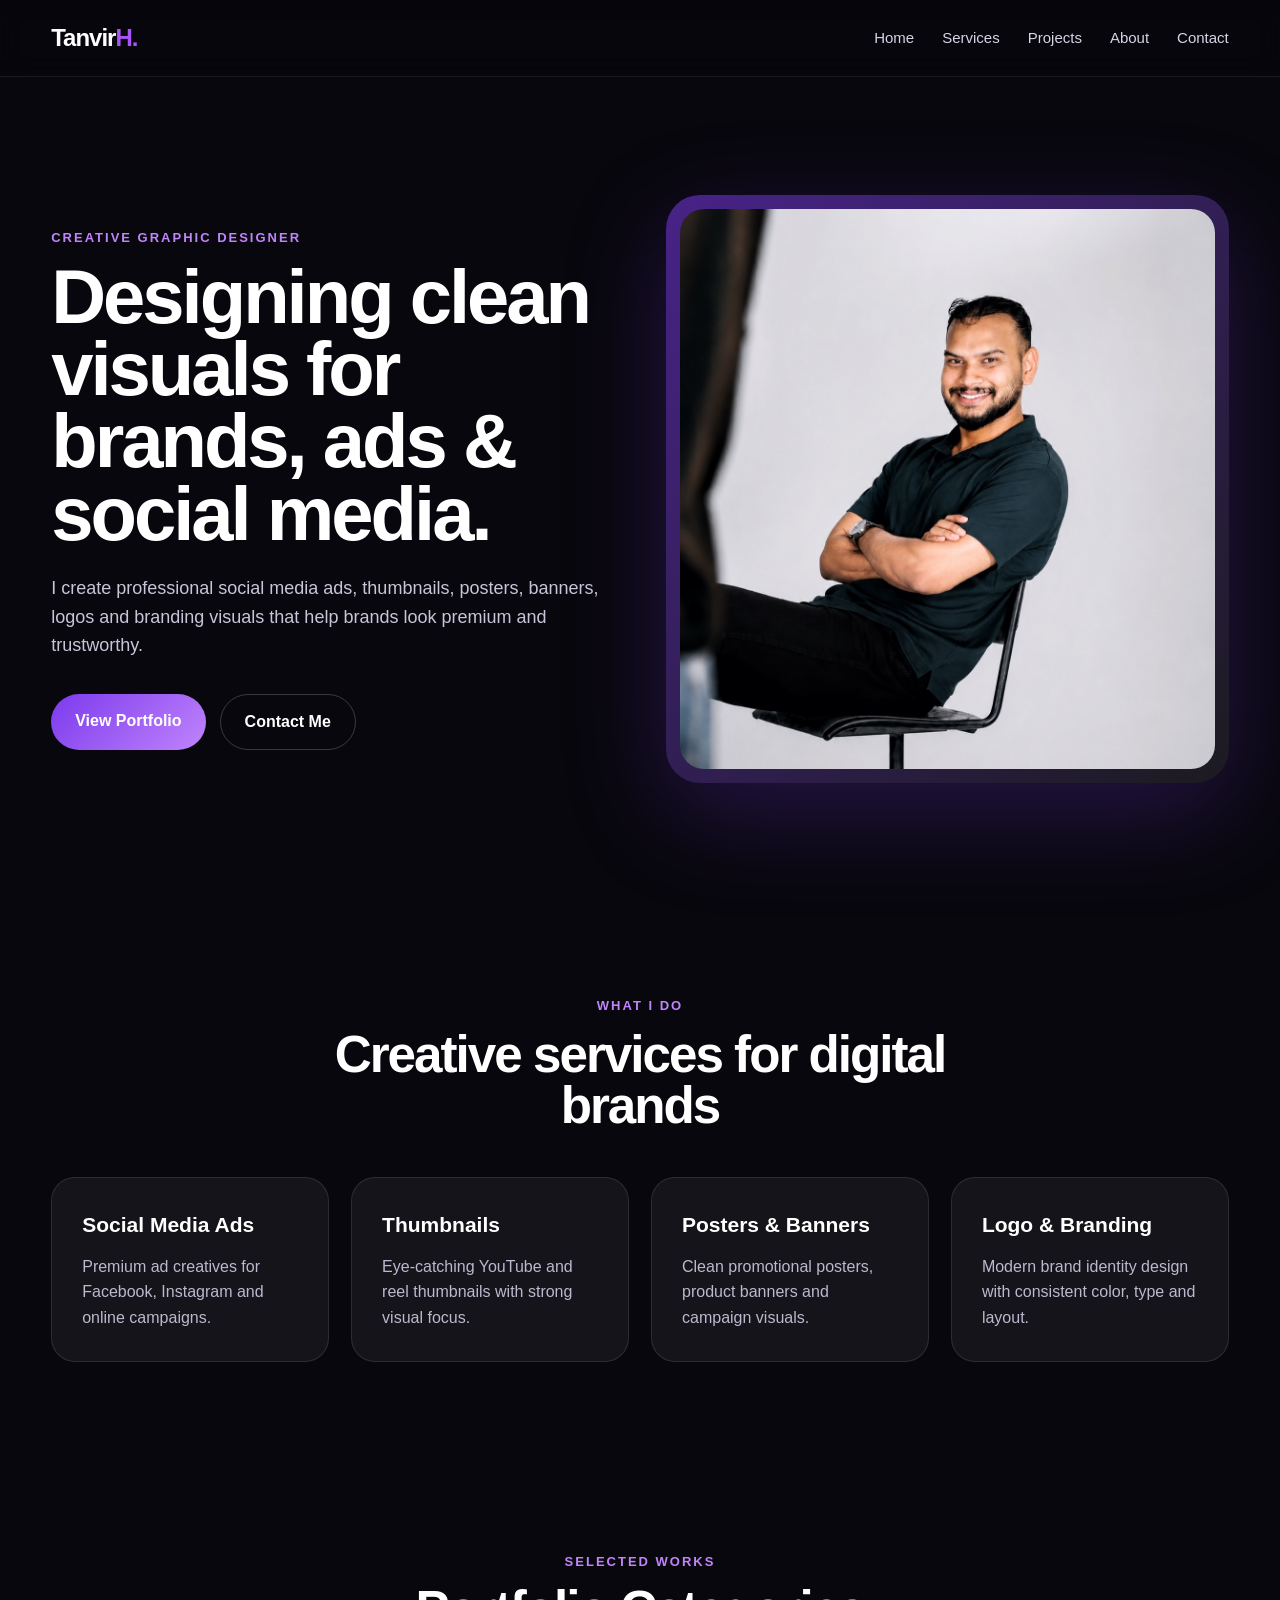
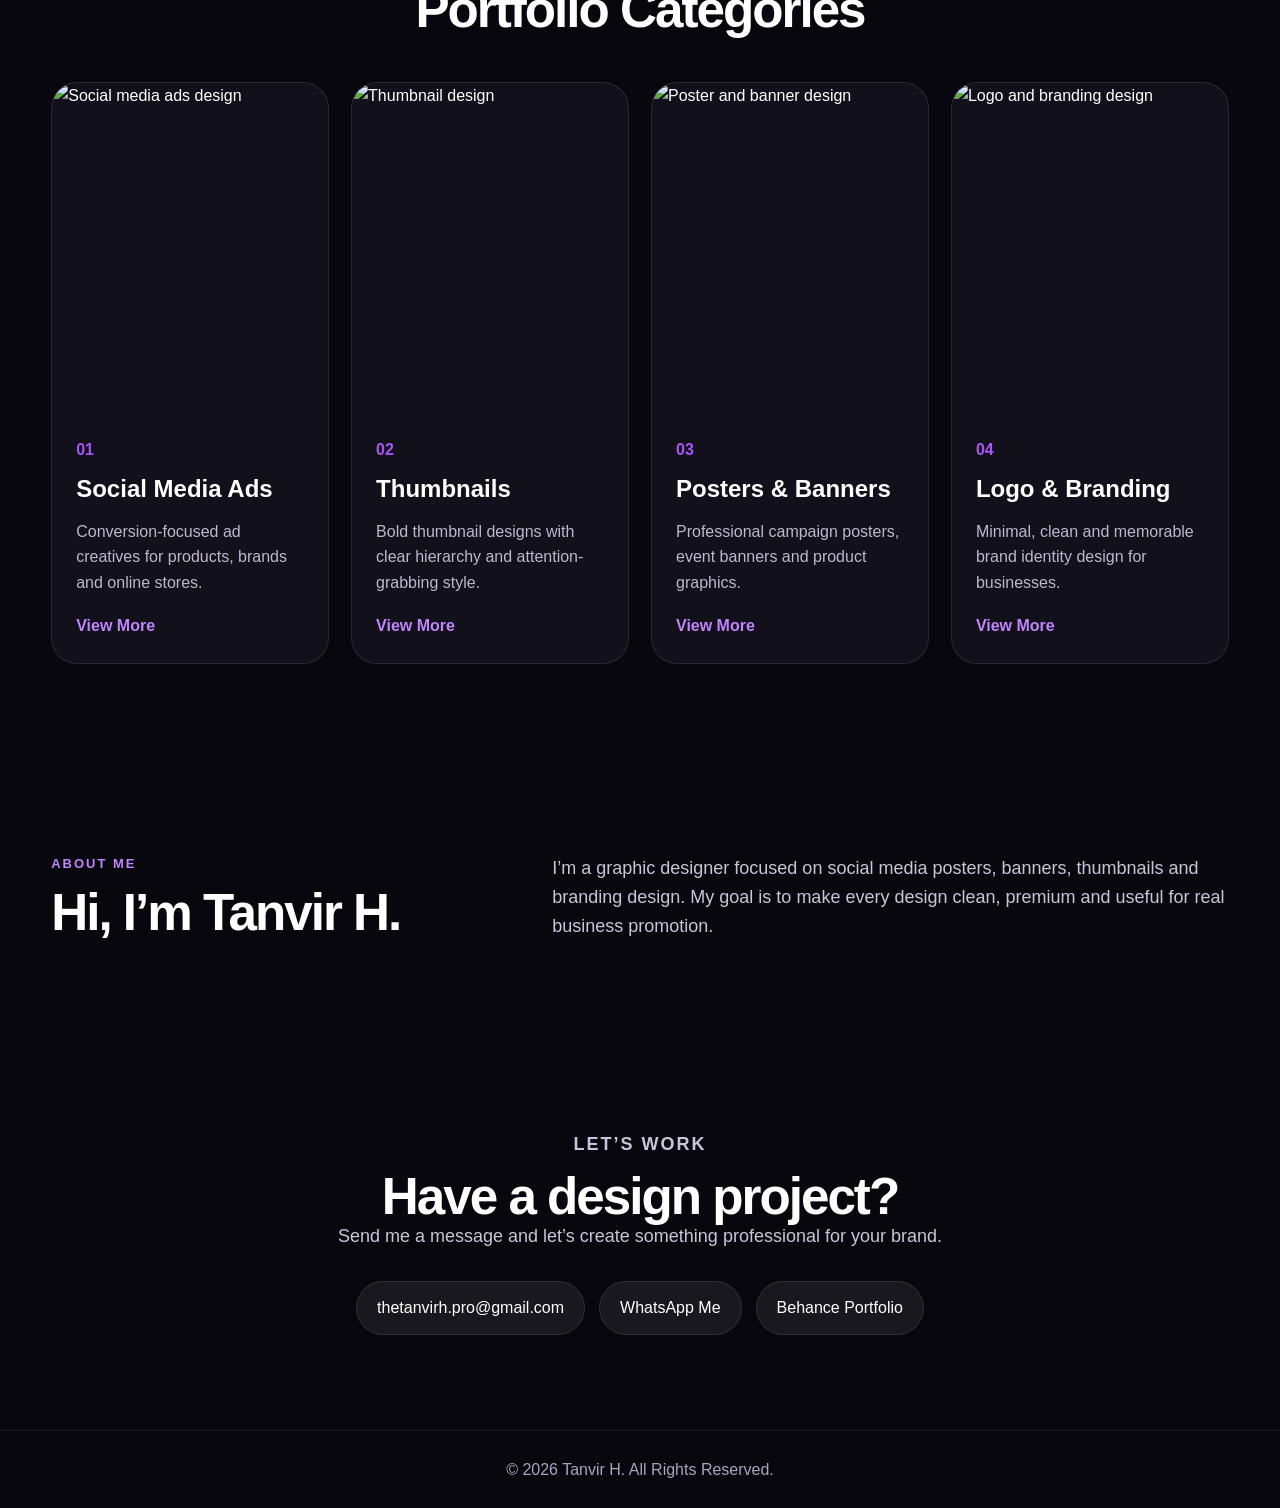
==== index.html @ 520f1fea "Update index.html" ====
<!DOCTYPE html>
<html lang="en">
<head>
  <meta charset="UTF-8" />
  <meta name="viewport" content="width=device-width, initial-scale=1.0" />
  <title>Tanvir H. | Graphic Designer Portfolio</title>
  <link rel="stylesheet" href="style.css" />
</head>
<body>
  <header class="header">
    <nav class="navbar">
      <a href="#home" class="logo">Tanvir<span>H.</span></a>
      <div class="nav-links">
        <a href="#home">Home</a>
        <a href="#services">Services</a>
        <a href="#projects">Projects</a>
        <a href="#about">About</a>
        <a href="#contact">Contact</a>
      </div>
    </nav>
  </header>

  <main>
    <section id="home" class="hero">
      <div class="hero-content">
        <p class="eyebrow">Creative Graphic Designer</p>
        <h1>Designing clean visuals for brands, ads & social media.</h1>
        <p class="hero-text">I create professional social media ads, thumbnails, posters, banners, logos and branding visuals that help brands look premium and trustworthy.</p>
        <div class="hero-buttons">
          <a href="#projects" class="btn primary">View Portfolio</a>
          <a href="#contact" class="btn secondary">Contact Me</a>
        </div>
      </div>
      <div class="hero-visual">
        <img src="assets/691DC274-E751-481A-A19C-1C7AEAD3A549.jpeg" alt="Tanvir H portfolio banner" />
      </div>
    </section>

    <section id="services" class="section">
      <div class="section-heading">
        <p class="eyebrow">What I Do</p>
        <h2>Creative services for digital brands</h2>
      </div>
      <div class="service-grid">
        <div class="service-card">
          <h3>Social Media Ads</h3>
          <p>Premium ad creatives for Facebook, Instagram and online campaigns.</p>
        </div>
        <div class="service-card">
          <h3>Thumbnails</h3>
          <p>Eye-catching YouTube and reel thumbnails with strong visual focus.</p>
        </div>
        <div class="service-card">
          <h3>Posters & Banners</h3>
          <p>Clean promotional posters, product banners and campaign visuals.</p>
        </div>
        <div class="service-card">
          <h3>Logo & Branding</h3>
          <p>Modern brand identity design with consistent color, type and layout.</p>
        </div>
      </div>
    </section>

    <section id="projects" class="section projects-section">
      <div class="section-heading">
        <p class="eyebrow">Selected Works</p>
        <h2>Portfolio Categories</h2>
      </div>

      <div class="project-grid">
        <article class="project-card">
          <img src="assets/projects/social-media-ads.jpg" alt="Social media ads design" />
          <div class="project-content">
            <span>01</span>
            <h3>Social Media Ads</h3>
            <p>Conversion-focused ad creatives for products, brands and online stores.</p>
            <a href="social-media-ads.html">View More</a>
          </div>
        </article>

        <article class="project-card">
          <img src="assets/projects/thumbnails.jpg" alt="Thumbnail design" />
          <div class="project-content">
            <span>02</span>
            <h3>Thumbnails</h3>
            <p>Bold thumbnail designs with clear hierarchy and attention-grabbing style.</p>
            <a href="thumbnails.html">View More</a>
          </div>
        </article>

        <article class="project-card">
          <img src="assets/projects/posters-banners.jpg" alt="Poster and banner design" />
          <div class="project-content">
            <span>03</span>
            <h3>Posters & Banners</h3>
            <p>Professional campaign posters, event banners and product graphics.</p>
            <a href="posters-banners.html">View More</a>
          </div>
        </article>

        <article class="project-card">
          <img src="assets/projects/logo-branding.jpg" alt="Logo and branding design" />
          <div class="project-content">
            <span>04</span>
            <h3>Logo & Branding</h3>
            <p>Minimal, clean and memorable brand identity design for businesses.</p>
            <a href="logo-branding.html">View More</a>
          </div>
        </article>
      </div>
    </section>

    <section id="about" class="section about">
      <div>
        <p class="eyebrow">About Me</p>
        <h2>Hi, I’m Tanvir H.</h2>
      </div>
      <p>I’m a graphic designer focused on social media posters, banners, thumbnails and branding design. My goal is to make every design clean, premium and useful for real business promotion.</p>
    </section>

    <section id="contact" class="section contact">
      <p class="eyebrow">Let’s Work</p>
      <h2>Have a design project?</h2>
      <p>Send me a message and let’s create something professional for your brand.</p>
      <div class="contact-box">
        <a href="mailto:thetanvirh.pro@gmail.com">thetanvirh.pro@gmail.com</a>
        <a href="https://wa.me/8801766286451?text=Hello%20Tanvir,%20I%20want%20to%20discuss%20a%20design%20project." target="_blank">
    WhatsApp Me
</a>
        <a href="https://www.behance.net/ttanvirnd_" target="_blank">Behance Portfolio</a>
      </div>
    </section>
  </main>

  <footer class="footer">
    <p>© 2026 Tanvir H. All Rights Reserved.</p>
  </footer>
</body>
</html>
---- style.css ----
* {
  margin: 0;
  padding: 0;
  box-sizing: border-box;
}

html {
  scroll-behavior: smooth;
}

body {
  font-family: Arial, sans-serif;
  background: #08070d;
  color: #ffffff;
  line-height: 1.6;
}

img {
  width: 100%;
  display: block;
}

a {
  text-decoration: none;
  color: inherit;
}

.header {
  position: sticky;
  top: 0;
  z-index: 100;
  background: rgba(8, 7, 13, 0.85);
  backdrop-filter: blur(14px);
  border-bottom: 1px solid rgba(255, 255, 255, 0.08);
}

.navbar {
  width: min(1180px, 92%);
  margin: auto;
  height: 76px;
  display: flex;
  align-items: center;
  justify-content: space-between;
}

.logo {
  font-size: 24px;
  font-weight: 800;
  letter-spacing: -1px;
}

.logo span {
  color: #a855f7;
}

.nav-links {
  display: flex;
  gap: 28px;
  font-size: 15px;
  color: #d7d4e5;
}

.nav-links a:hover {
  color: #a855f7;
}

.hero {
  width: min(1180px, 92%);
  margin: auto;
  min-height: calc(100vh - 76px);
  display: grid;
  grid-template-columns: 1fr 1fr;
  gap: 52px;
  align-items: center;
  padding: 70px 0;
}

.eyebrow {
  color: #c084fc;
  text-transform: uppercase;
  font-size: 13px;
  letter-spacing: 2px;
  font-weight: 700;
  margin-bottom: 12px;
}

.hero h1 {
  font-size: clamp(42px, 6vw, 76px);
  line-height: 0.95;
  letter-spacing: -3px;
  margin-bottom: 24px;
}

.hero-text {
  color: #c9c5d8;
  font-size: 18px;
  max-width: 560px;
  margin-bottom: 34px;
}

.hero-buttons {
  display: flex;
  gap: 14px;
  flex-wrap: wrap;
}

.btn {
  padding: 14px 24px;
  border-radius: 999px;
  font-weight: 700;
  transition: 0.25s ease;
}

.btn.primary {
  background: linear-gradient(135deg, #7c3aed, #c084fc);
  color: #fff;
}

.btn.secondary {
  border: 1px solid rgba(255,255,255,0.2);
  color: #fff;
}

.btn:hover {
  transform: translateY(-3px);
}

.hero-visual {
  padding: 14px;
  border-radius: 34px;
  background: linear-gradient(135deg, rgba(124,58,237,0.55), rgba(255,255,255,0.08));
  box-shadow: 0 30px 100px rgba(124,58,237,0.25);
}

.hero-visual img {
  height: 560px;
  object-fit: cover;
  border-radius: 24px;
}

.section {
  width: min(1180px, 92%);
  margin: auto;
  padding: 95px 0;
}

.section-heading {
  text-align: center;
  max-width: 680px;
  margin: 0 auto 46px;
}

.section-heading h2,
.about h2,
.contact h2 {
  font-size: clamp(34px, 4vw, 54px);
  line-height: 1;
  letter-spacing: -2px;
}

.service-grid,
.project-grid {
  display: grid;
  grid-template-columns: repeat(4, 1fr);
  gap: 22px;
}

.service-card {
  padding: 30px;
  border-radius: 24px;
  background: rgba(255,255,255,0.055);
  border: 1px solid rgba(255,255,255,0.1);
}

.service-card h3 {
  font-size: 21px;
  margin-bottom: 12px;
}

.service-card p {
  color: #bdb8ce;
}

.project-card {
  overflow: hidden;
  border-radius: 26px;
  background: #12101a;
  border: 1px solid rgba(255,255,255,0.1);
  transition: 0.25s ease;
}

.project-card:hover {
  transform: translateY(-8px);
  border-color: rgba(192,132,252,0.55);
}

.project-card img {
  height: 330px;
  object-fit: cover;
}

.project-content {
  padding: 24px;
}

.project-content span {
  color: #a855f7;
  font-weight: 800;
}

.project-content h3 {
  font-size: 24px;
  margin: 8px 0 10px;
}

.project-content p {
  color: #bdb8ce;
  margin-bottom: 18px;
}

.project-content a {
  color: #c084fc;
  font-weight: 800;
}

.about {
  display: grid;
  grid-template-columns: 0.8fr 1.2fr;
  gap: 50px;
  align-items: start;
}

.about p:last-child,
.contact p {
  color: #c9c5d8;
  font-size: 18px;
}

.contact {
  text-align: center;
}

.contact-box {
  margin-top: 30px;
  display: flex;
  justify-content: center;
  gap: 14px;
  flex-wrap: wrap;
}

.contact-box a {
  padding: 13px 20px;
  border-radius: 999px;
  background: rgba(255,255,255,0.07);
  border: 1px solid rgba(255,255,255,0.1);
  color: #fff;
}

.footer {
  text-align: center;
  padding: 26px;
  color: #aaa4be;
  border-top: 1px solid rgba(255,255,255,0.08);
}

@media (max-width: 950px) {
  .hero,
  .about {
    grid-template-columns: 1fr;
  }

  .service-grid,
  .project-grid {
    grid-template-columns: repeat(2, 1fr);
  }

  .hero-visual img {
    height: 430px;
  }
}

@media (max-width: 620px) {
  .nav-links {
    display: none;
  }

  .hero {
    padding: 44px 0;
  }

  .hero h1 {
    letter-spacing: -2px;
  }

  .service-grid,
  .project-grid {
    grid-template-columns: 1fr;
  }

  .project-card img {
    height: 260px;
  }

  .hero-visual img {
    height: 340px;
  }

  .section {
    padding: 68px 0;
  }
}
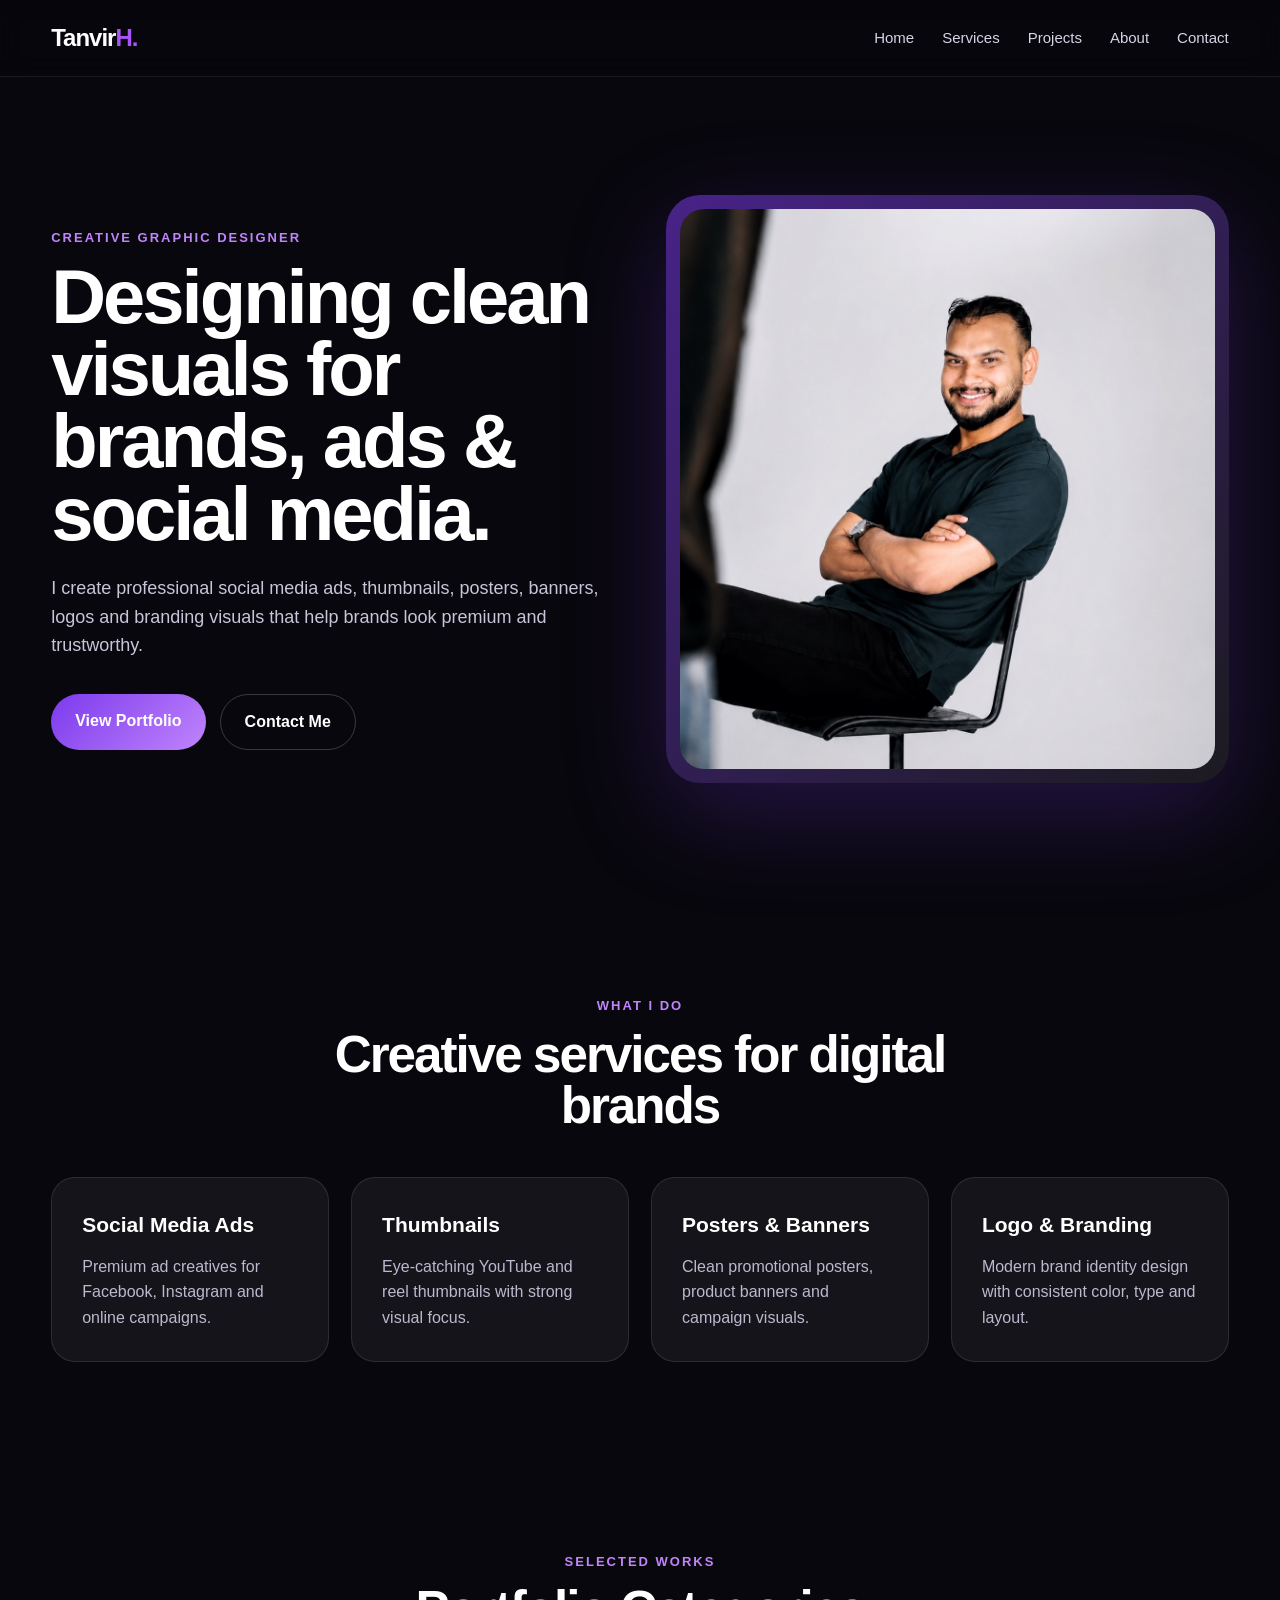
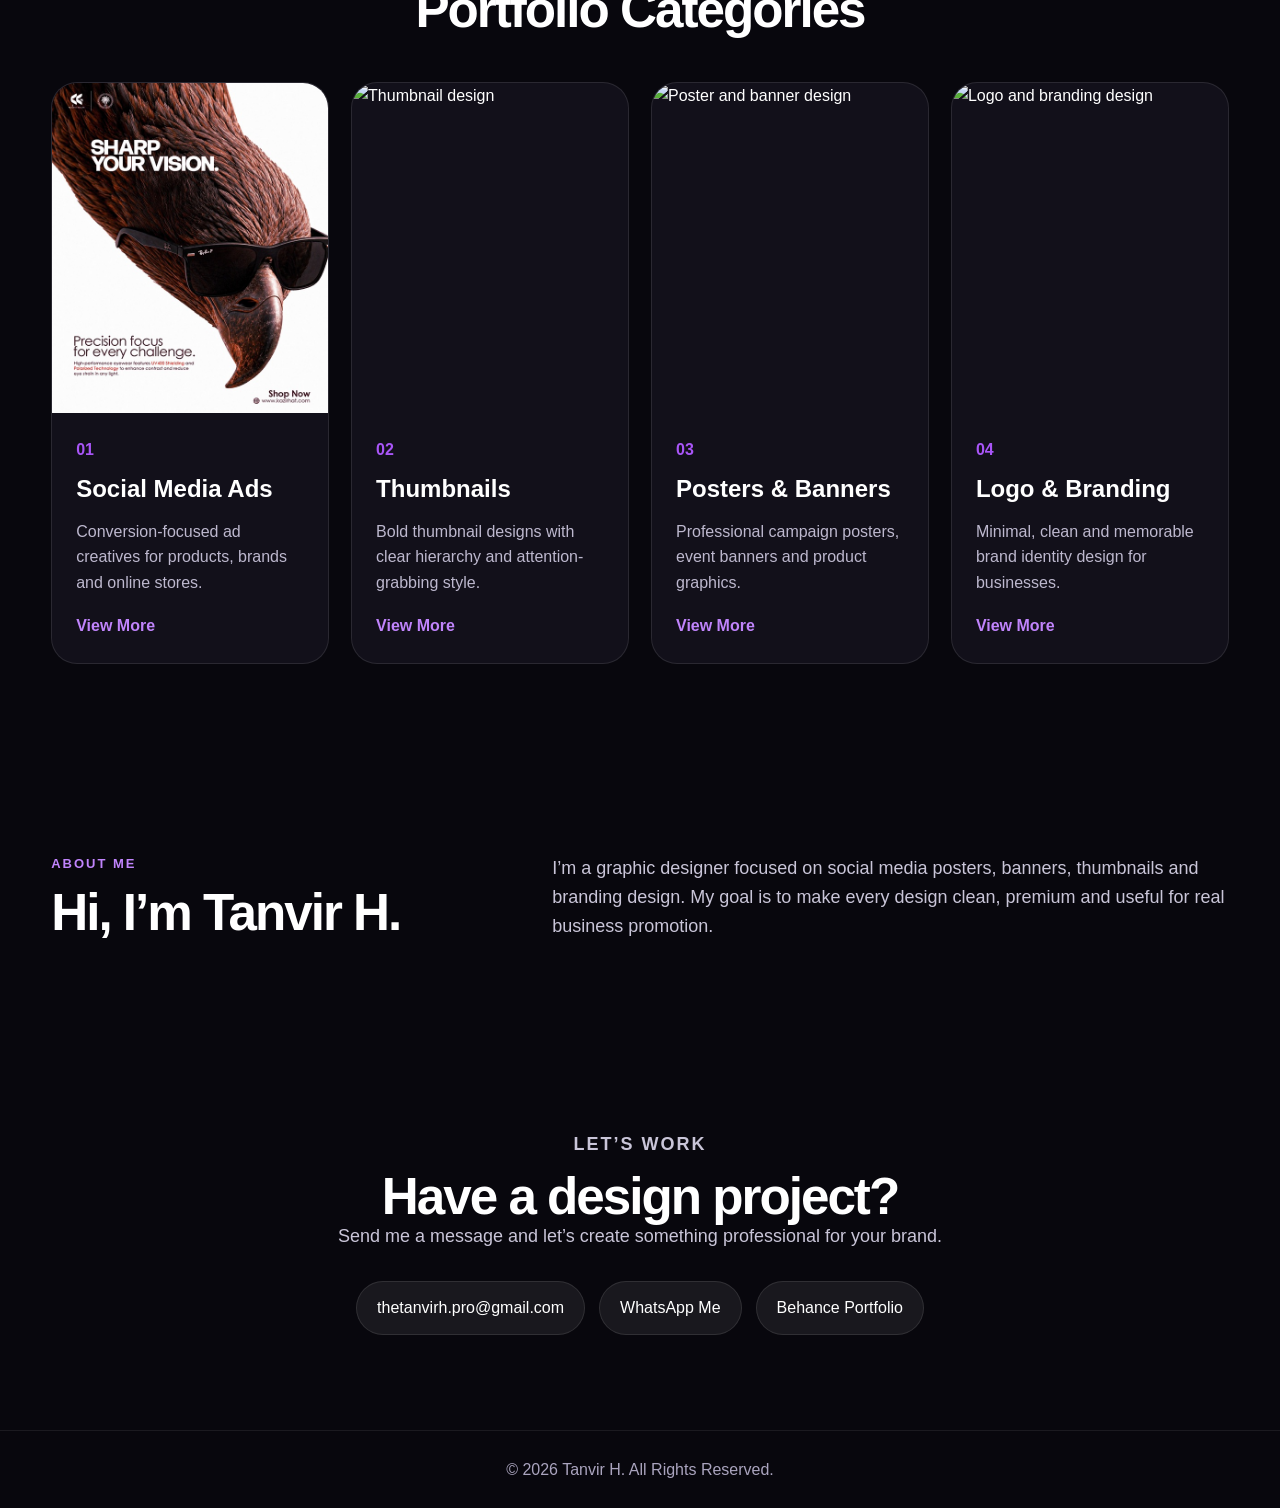
==== commit 33b1df60: "Update index.html" ====
--- a/index.html
+++ b/index.html
@@ -69,7 +69,7 @@
 
       <div class="project-grid">
         <article class="project-card">
-          <img src="assets/projects/social-media-ads.jpg" alt="Social media ads design" />
+          <img src="assets/projects/IMG_7320.jpeg" alt="Social media ads design" />
           <div class="project-content">
             <span>01</span>
             <h3>Social Media Ads</h3>
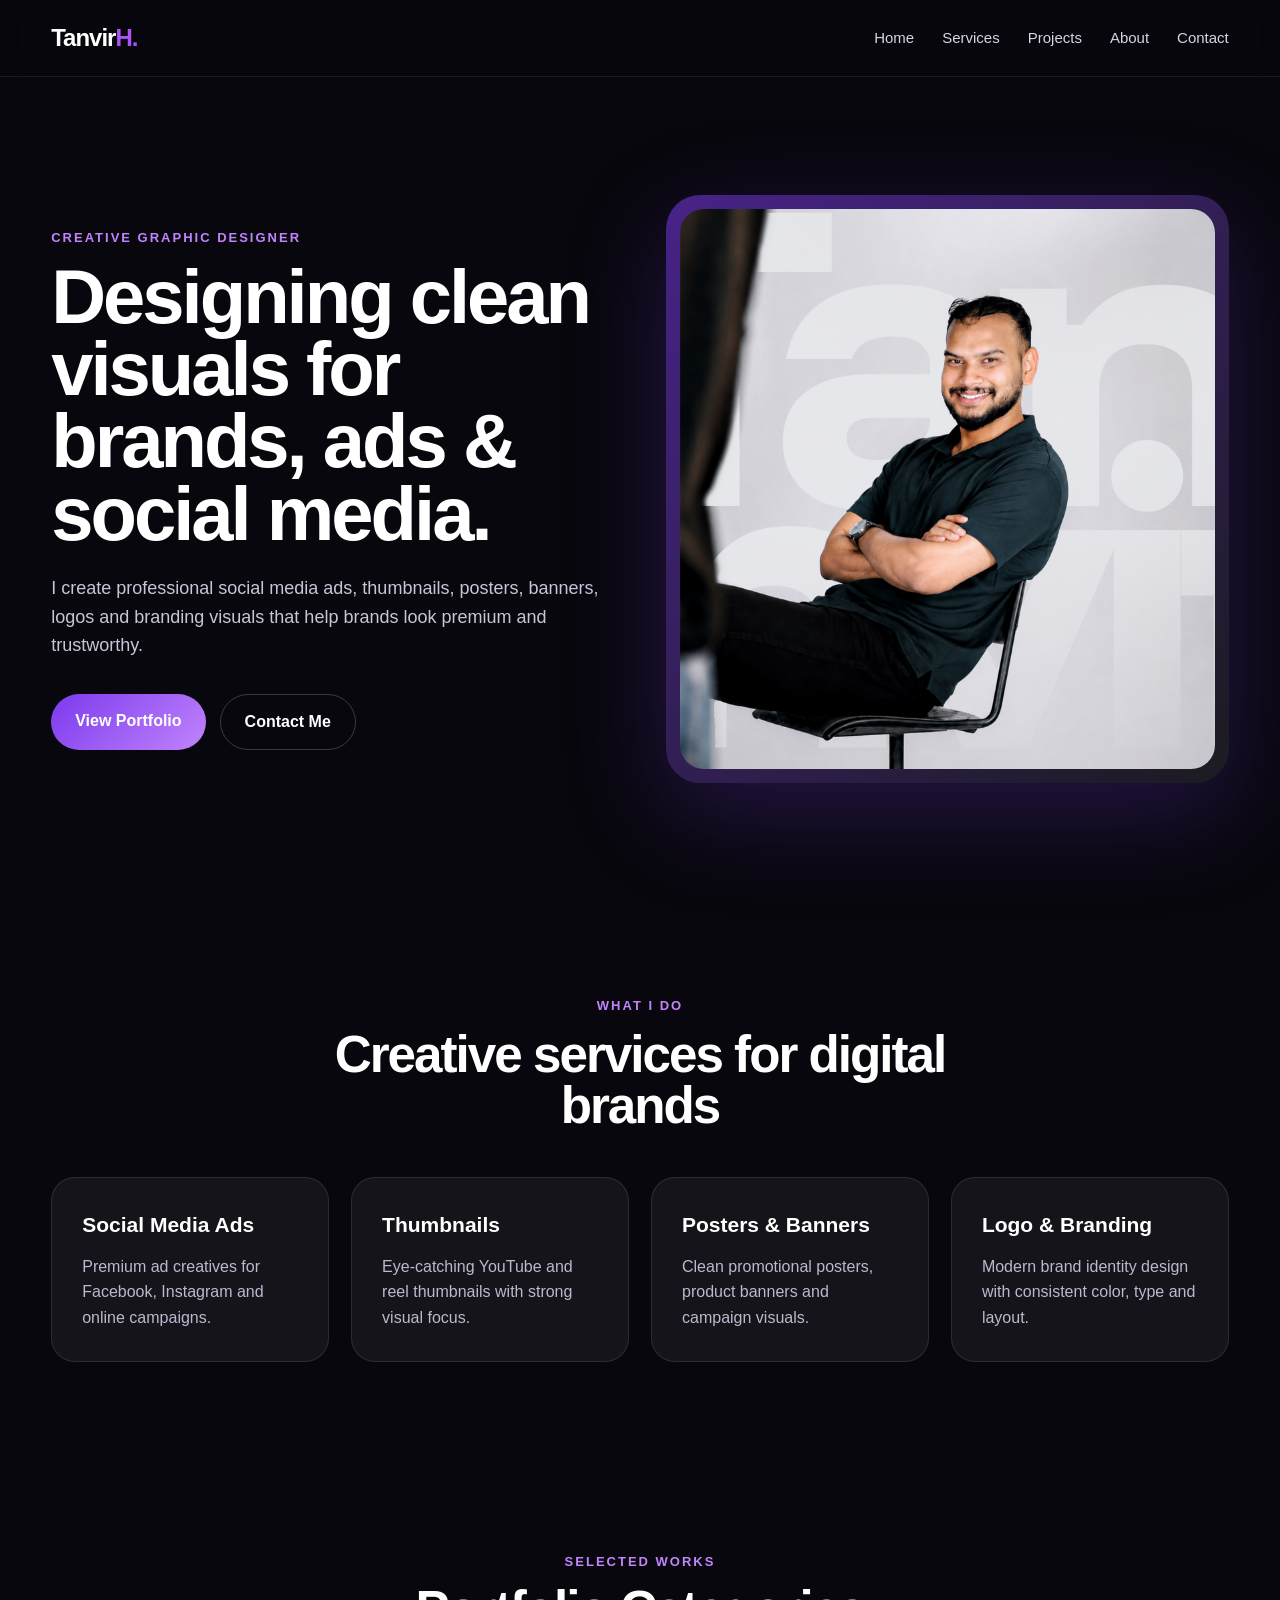
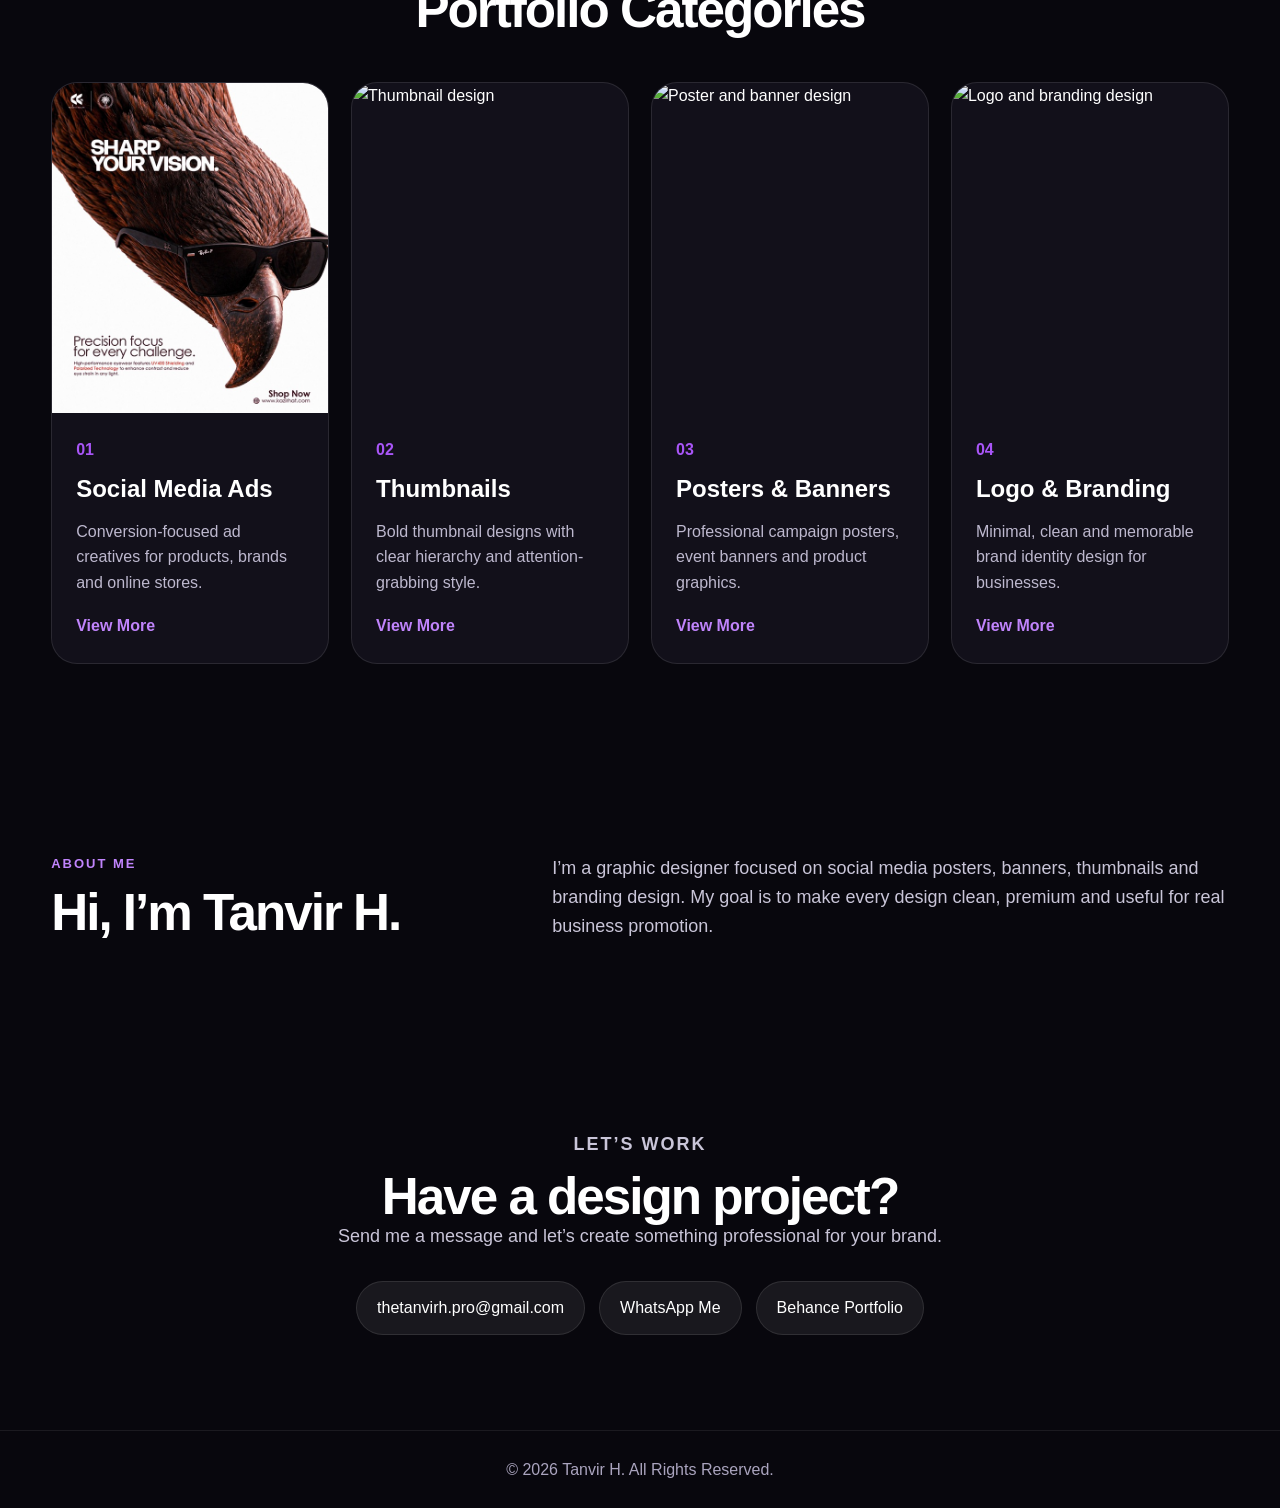
==== commit 8acd6b1c: "Update index.html" ====
--- a/index.html
+++ b/index.html
@@ -32,7 +32,7 @@
         </div>
       </div>
       <div class="hero-visual">
-        <img src="assets/691DC274-E751-481A-A19C-1C7AEAD3A549.jpeg" alt="Tanvir H portfolio banner" />
+        <img src="assets/Tanvir h.jpg" alt="Tanvir H portfolio banner" />
       </div>
     </section>
 
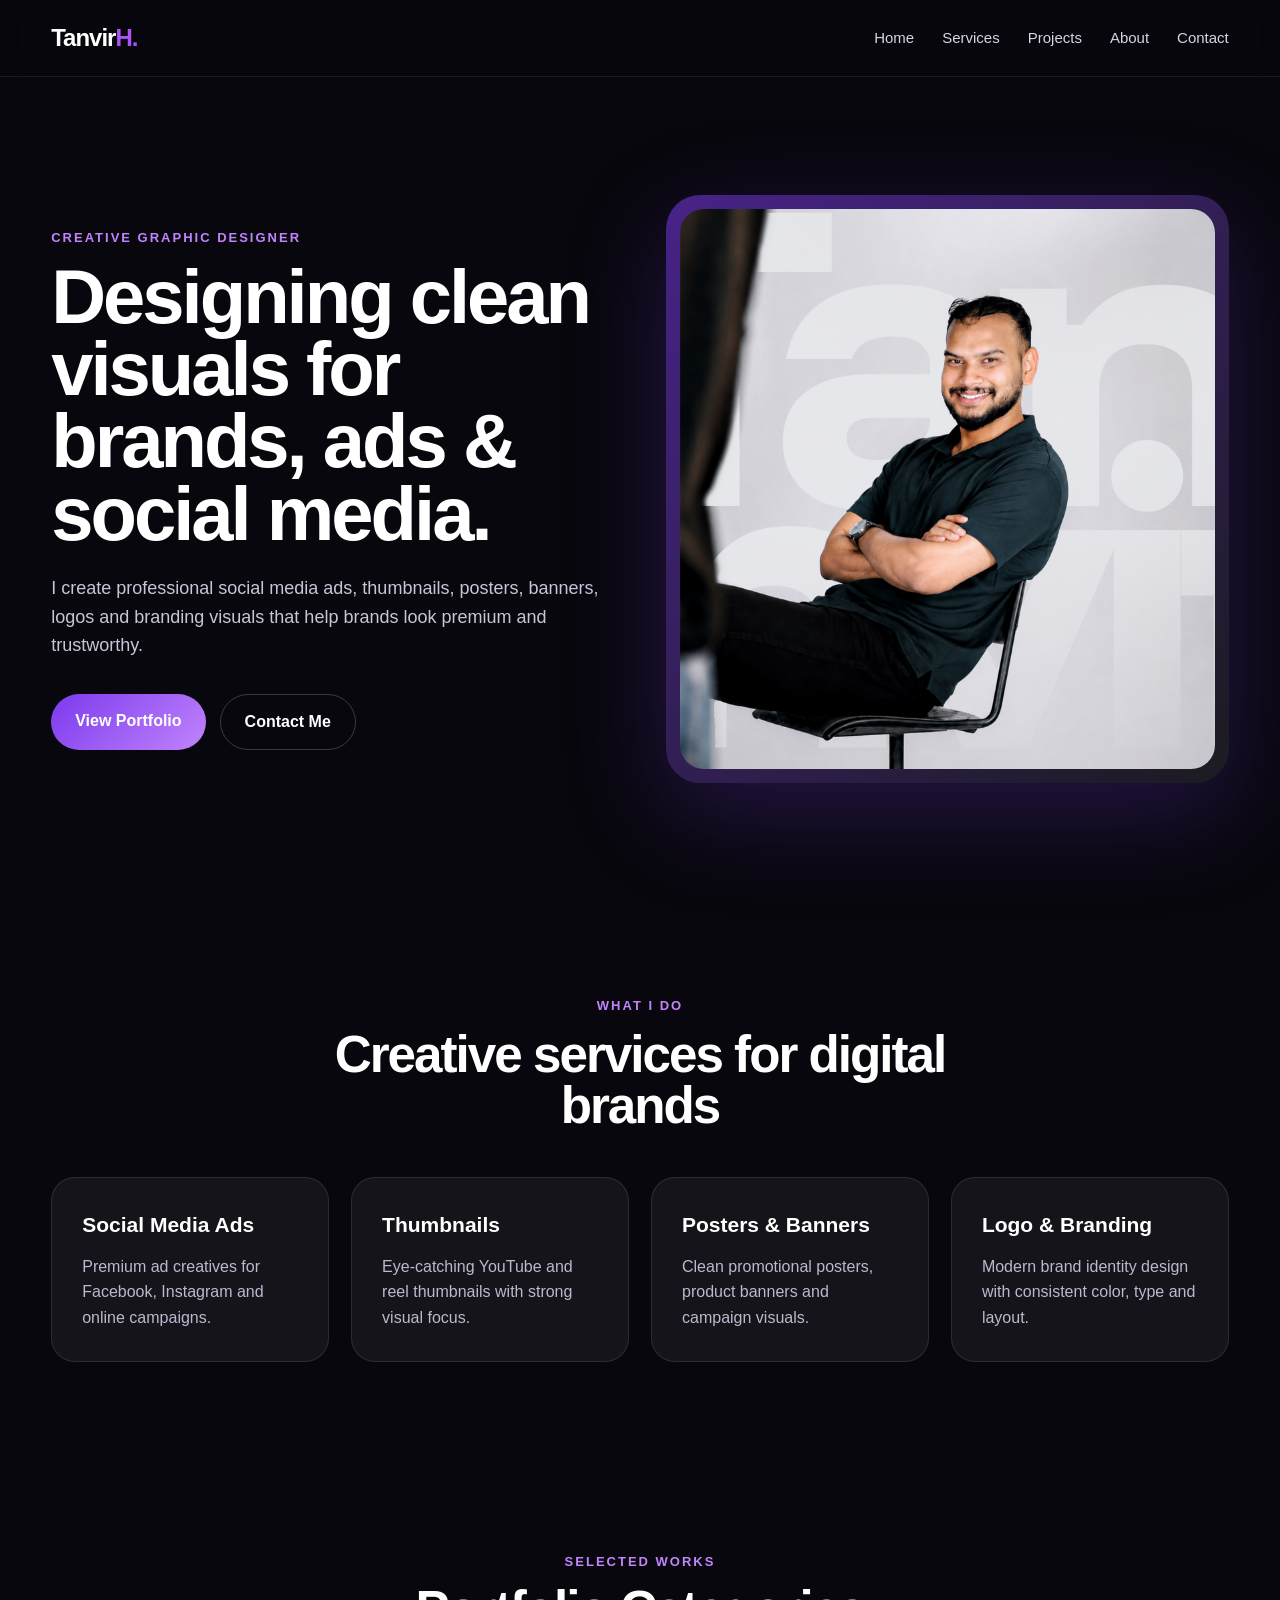
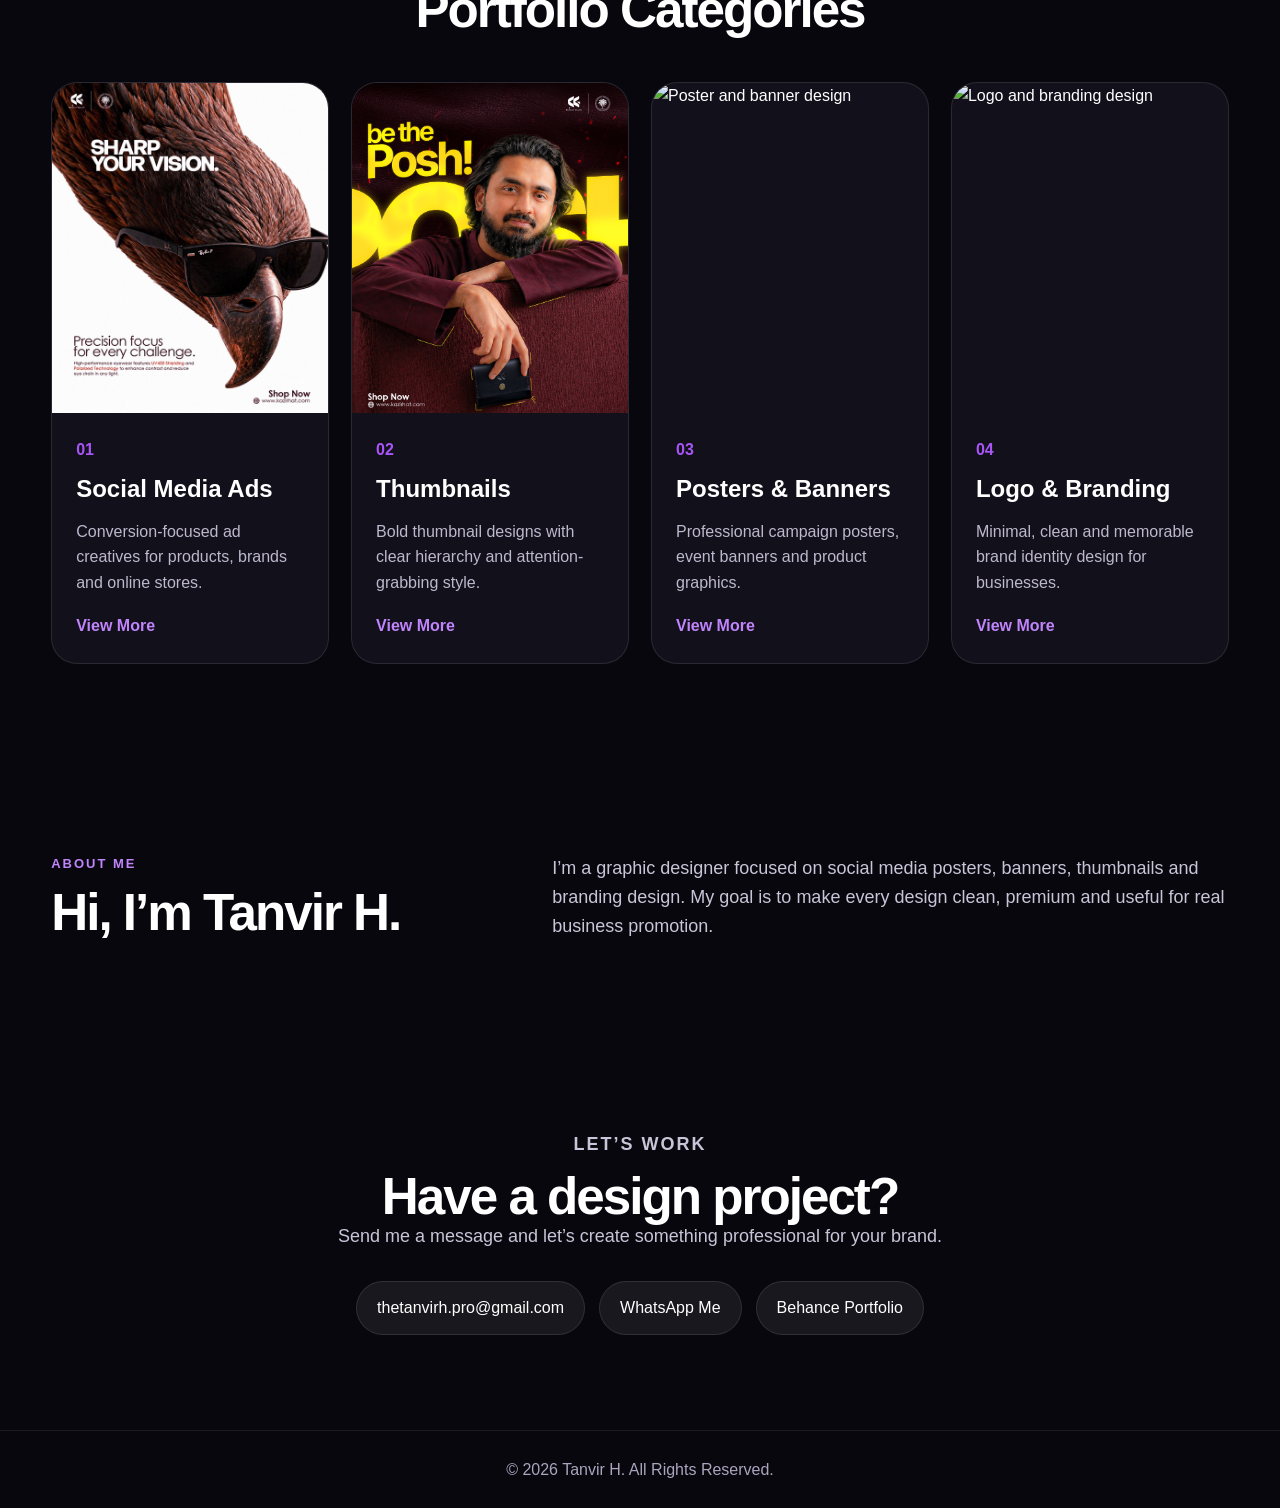
==== commit 8ba968f9: "Update index.html" ====
--- a/index.html
+++ b/index.html
@@ -79,7 +79,7 @@
         </article>
 
         <article class="project-card">
-          <img src="assets/projects/thumbnails.jpg" alt="Thumbnail design" />
+          <img src="assets/projects/be the posh thumbnail.png" alt="Thumbnail design" />
           <div class="project-content">
             <span>02</span>
             <h3>Thumbnails</h3>
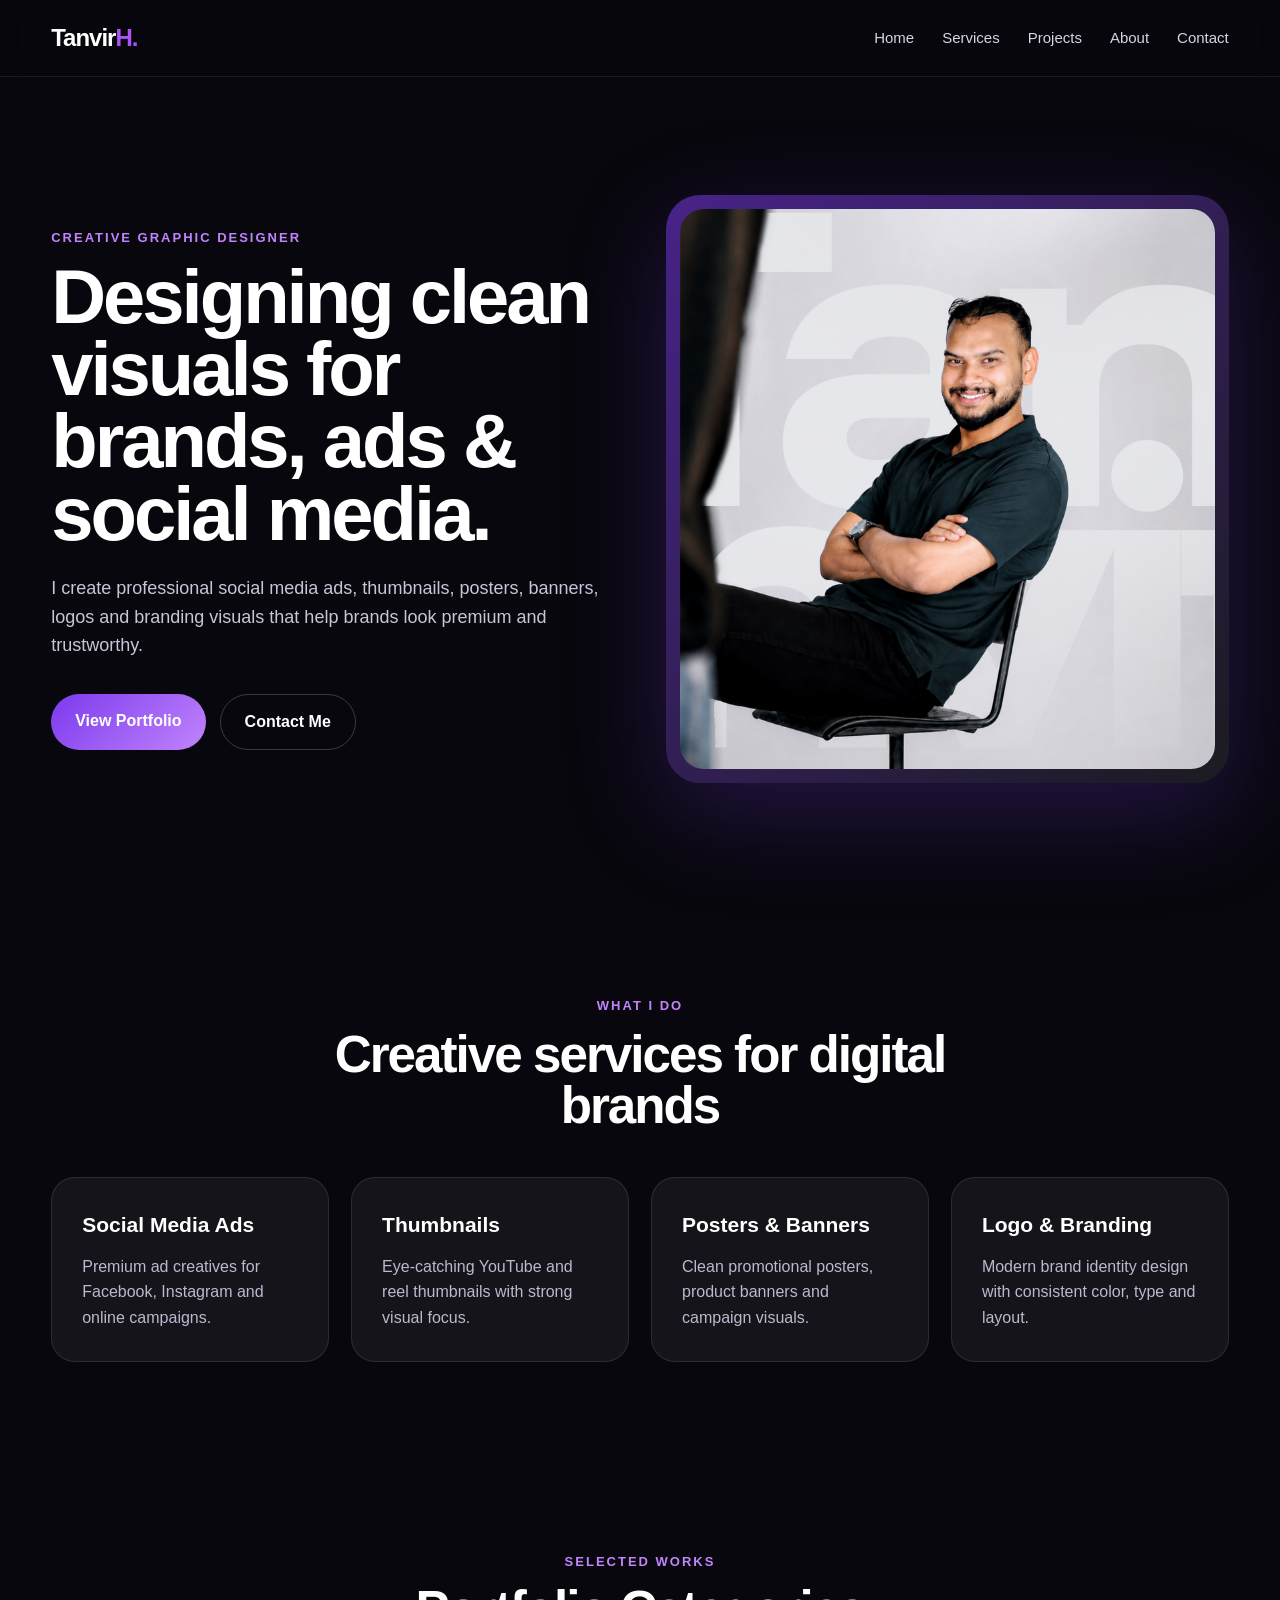
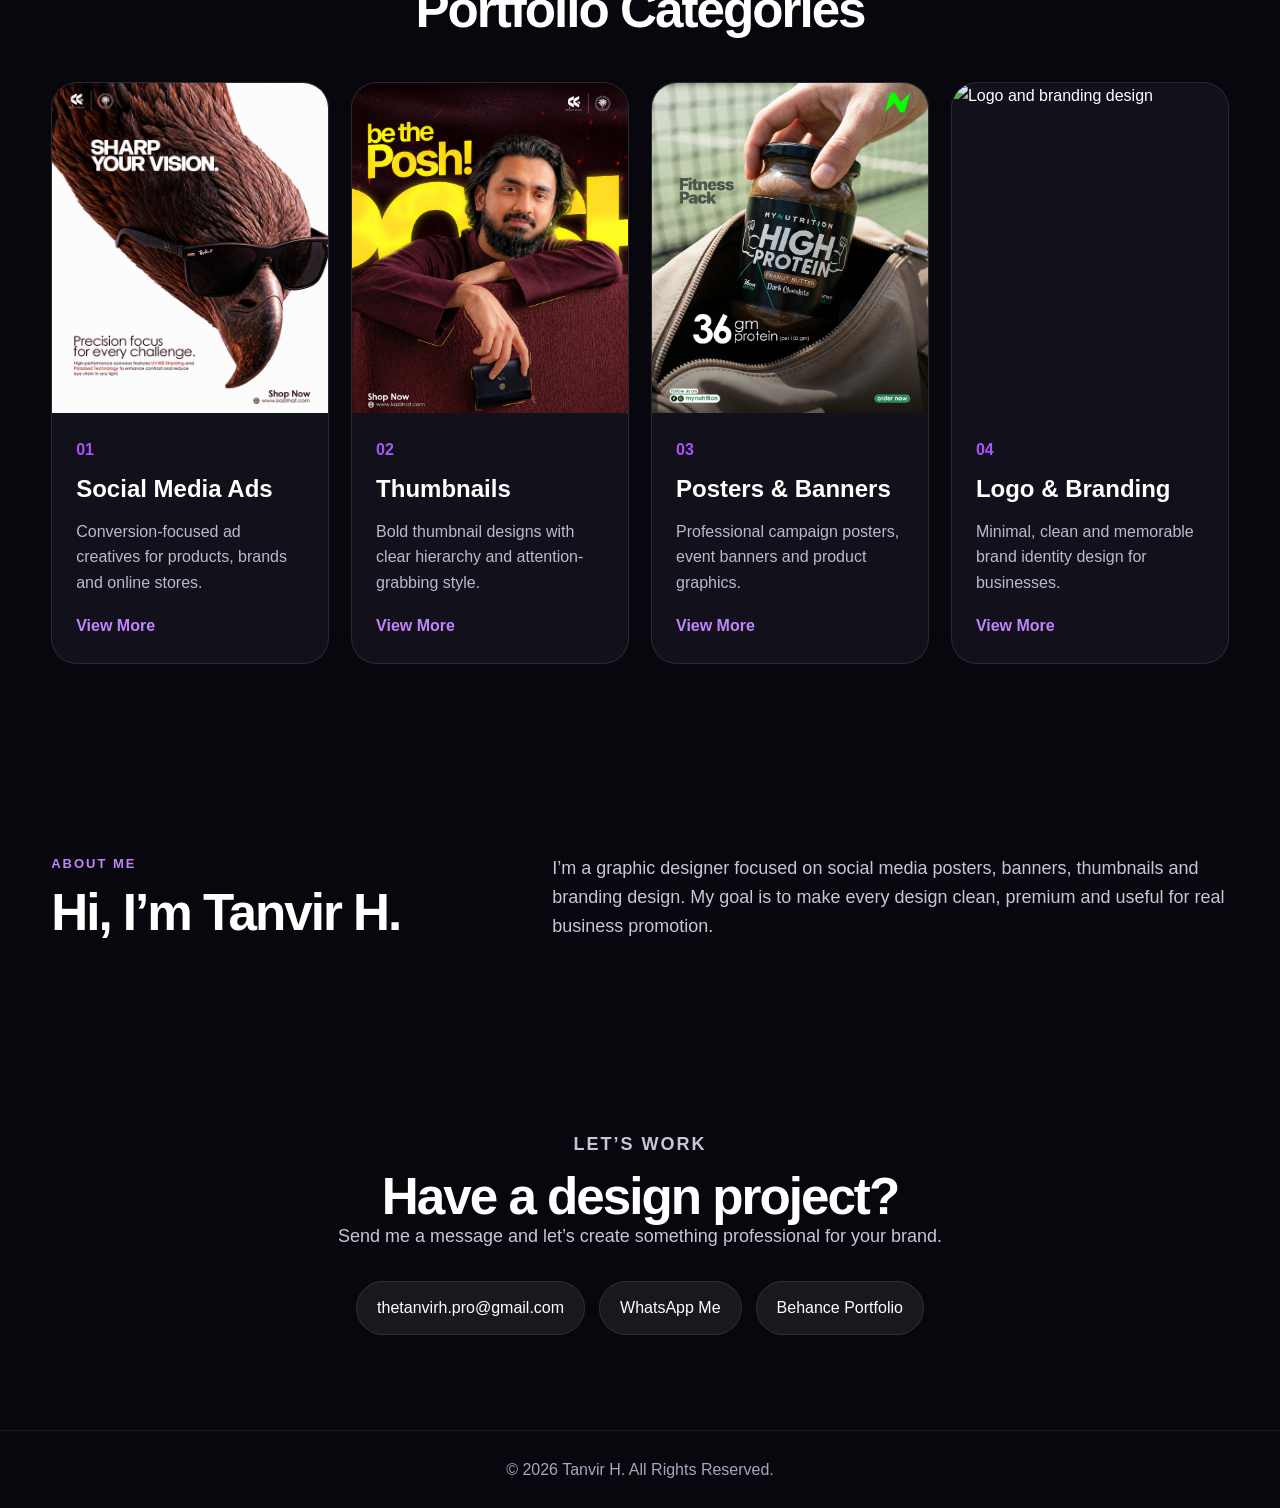
==== commit 211c85d3: "Update index.html" ====
--- a/index.html
+++ b/index.html
@@ -89,7 +89,7 @@
         </article>
 
         <article class="project-card">
-          <img src="assets/projects/posters-banners.jpg" alt="Poster and banner design" />
+          <img src="assets/projects/high protein ap26 copy.png" alt="Poster and banner design" />
           <div class="project-content">
             <span>03</span>
             <h3>Posters & Banners</h3>
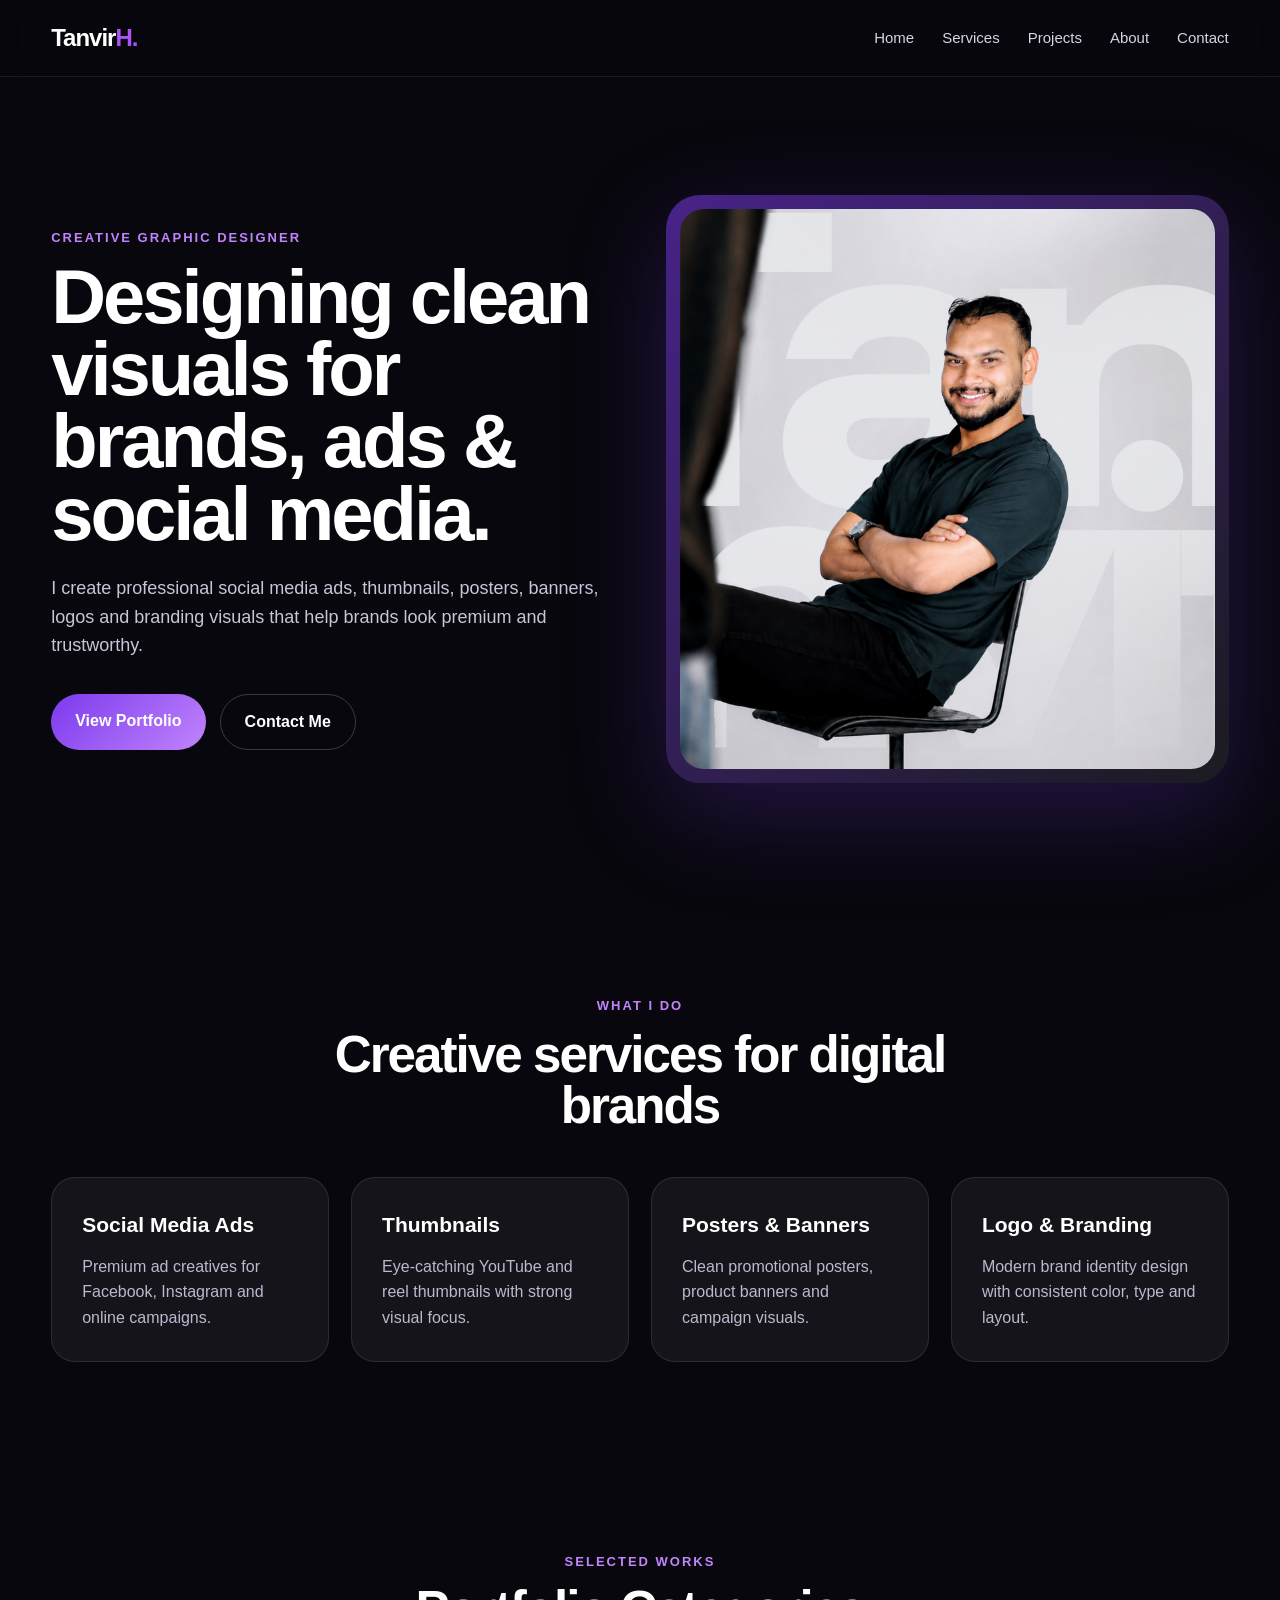
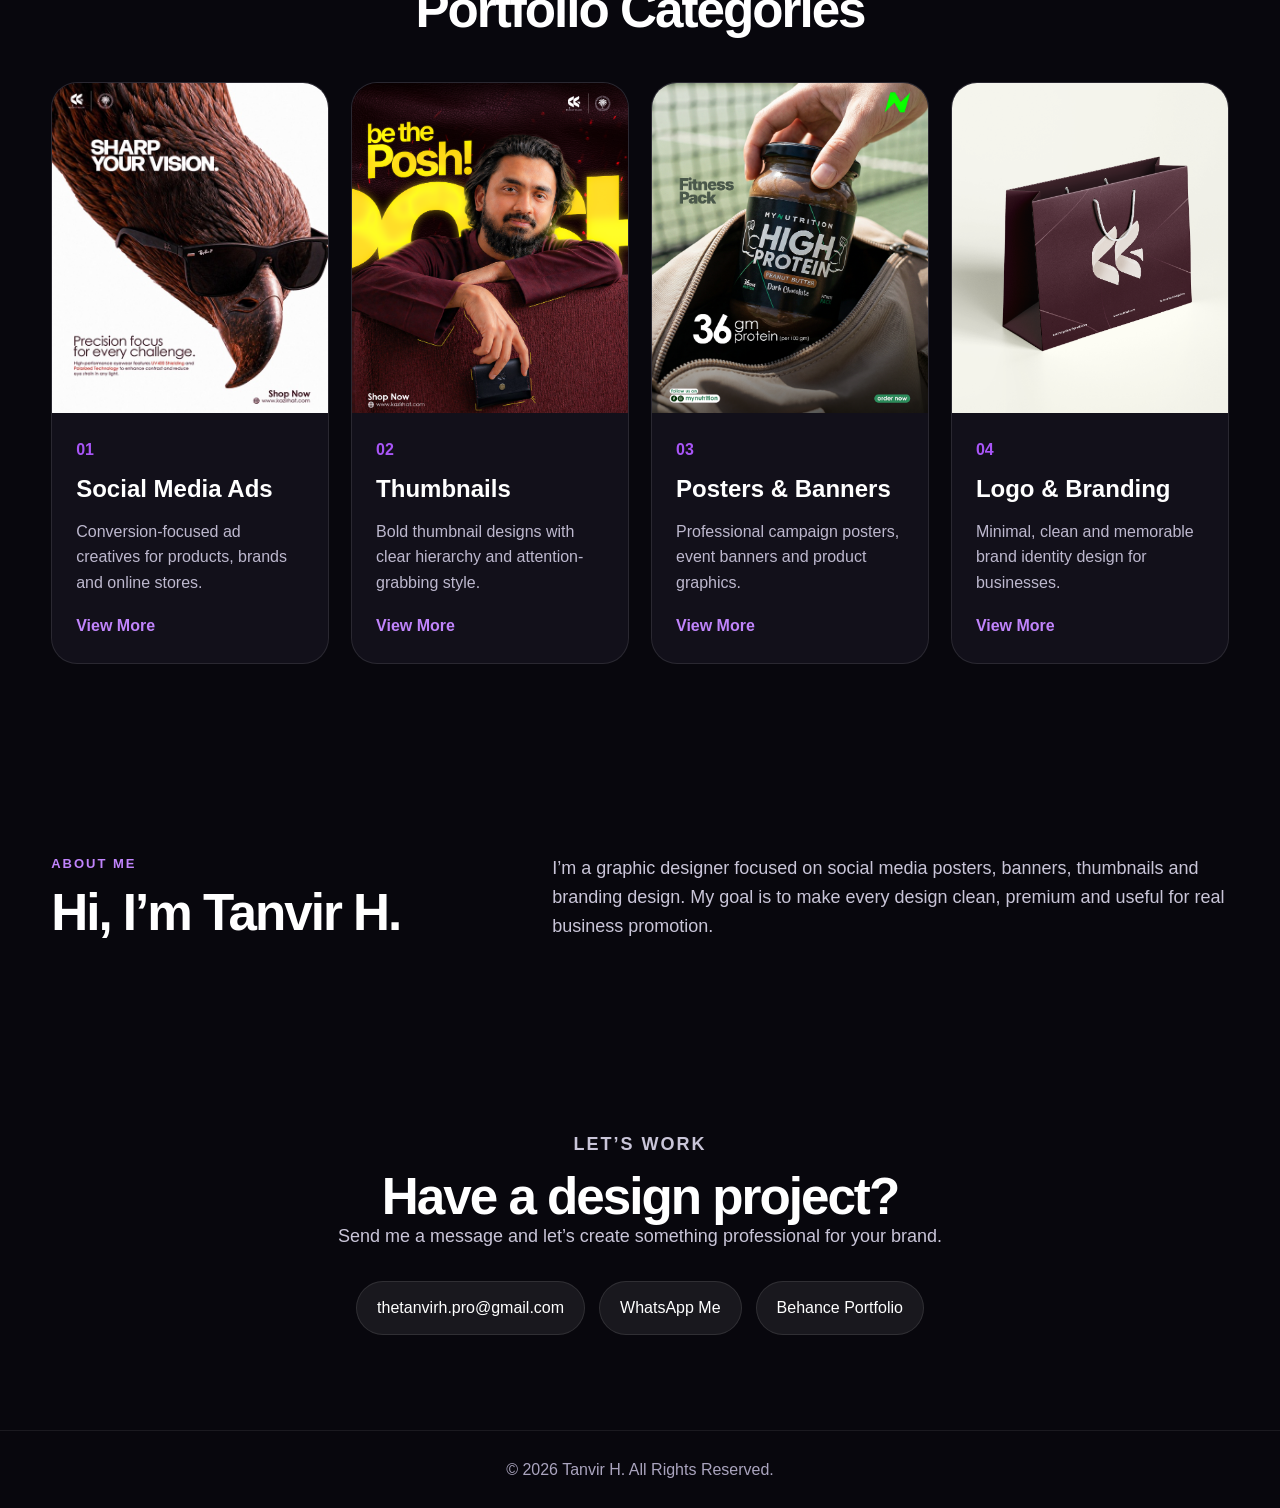
==== commit aac1a9aa: "Replace branding logo image with new mockup" ====
--- a/index.html
+++ b/index.html
@@ -99,7 +99,7 @@
         </article>
 
         <article class="project-card">
-          <img src="assets/projects/logo-branding.jpg" alt="Logo and branding design" />
+          <img src="assets/projects/kazirhat shopping Bag Mockup copy 2.png" alt="Logo and branding design" />
           <div class="project-content">
             <span>04</span>
             <h3>Logo & Branding</h3>
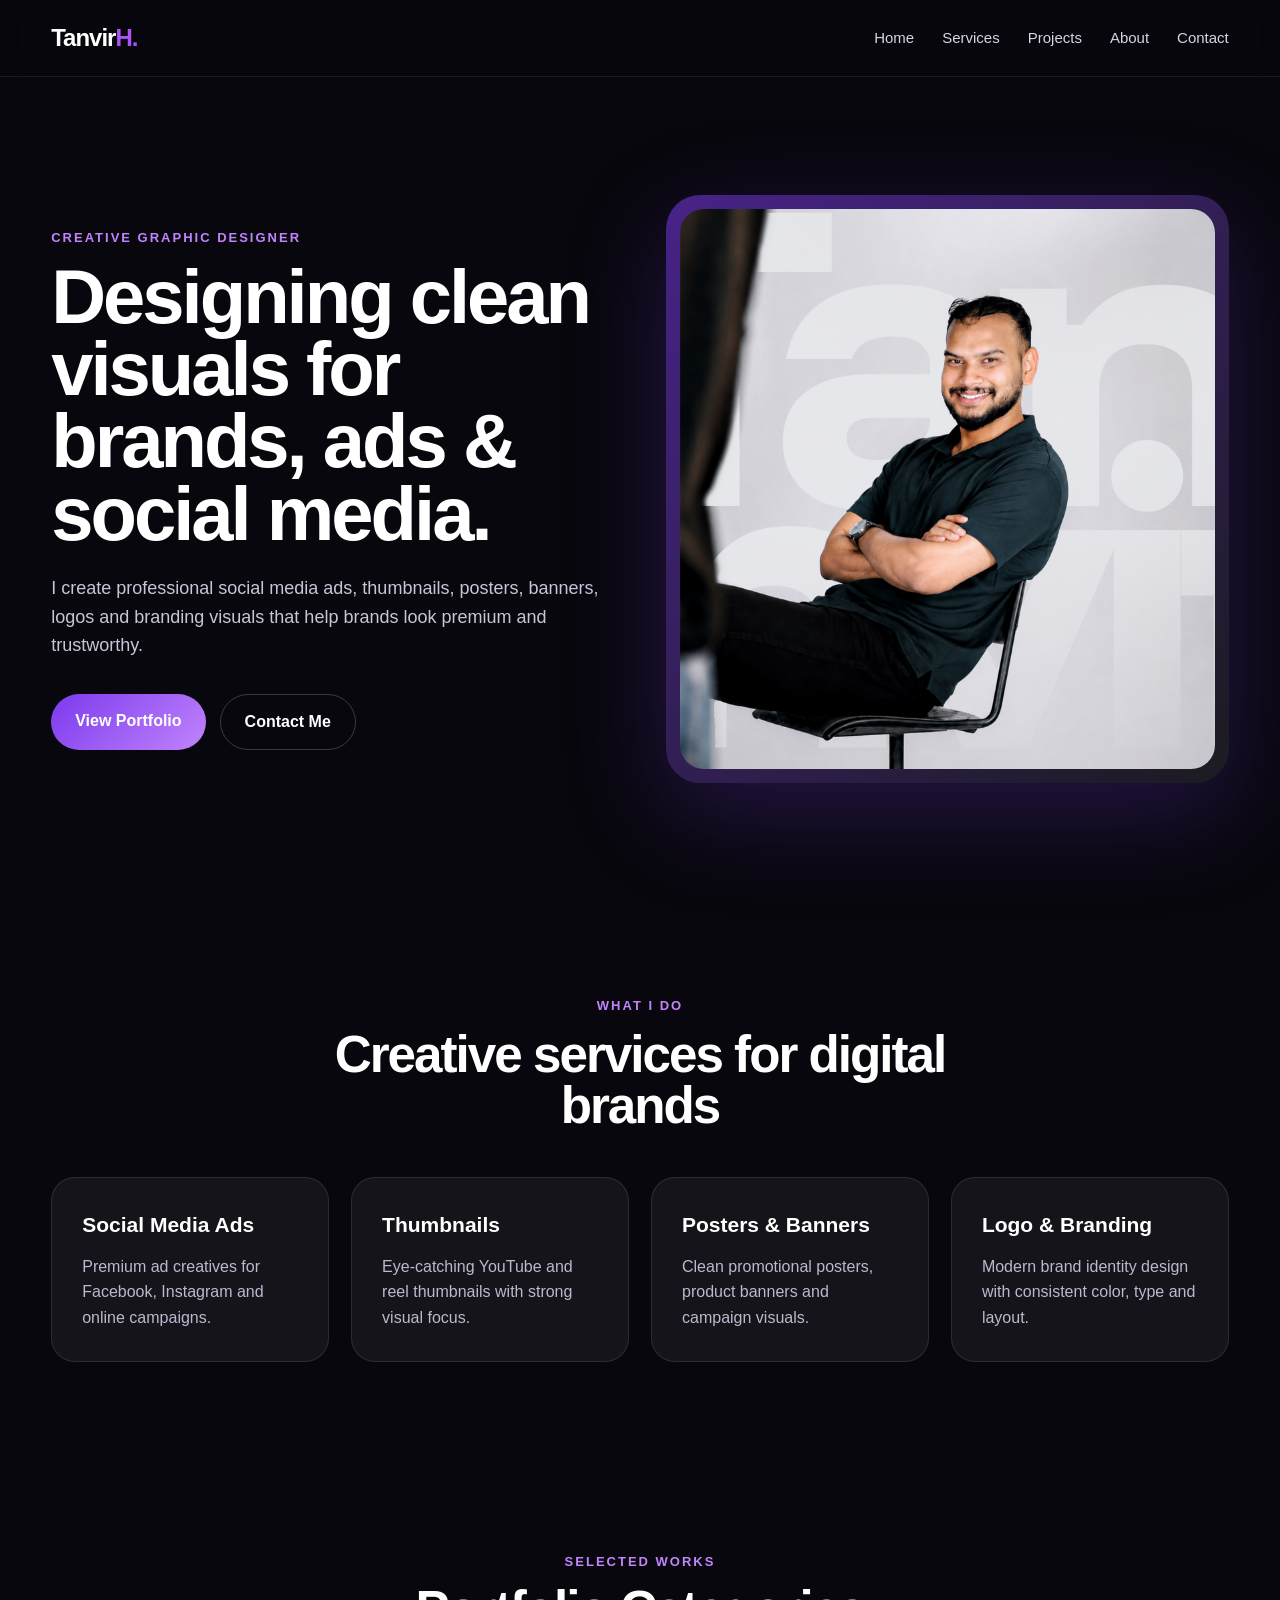
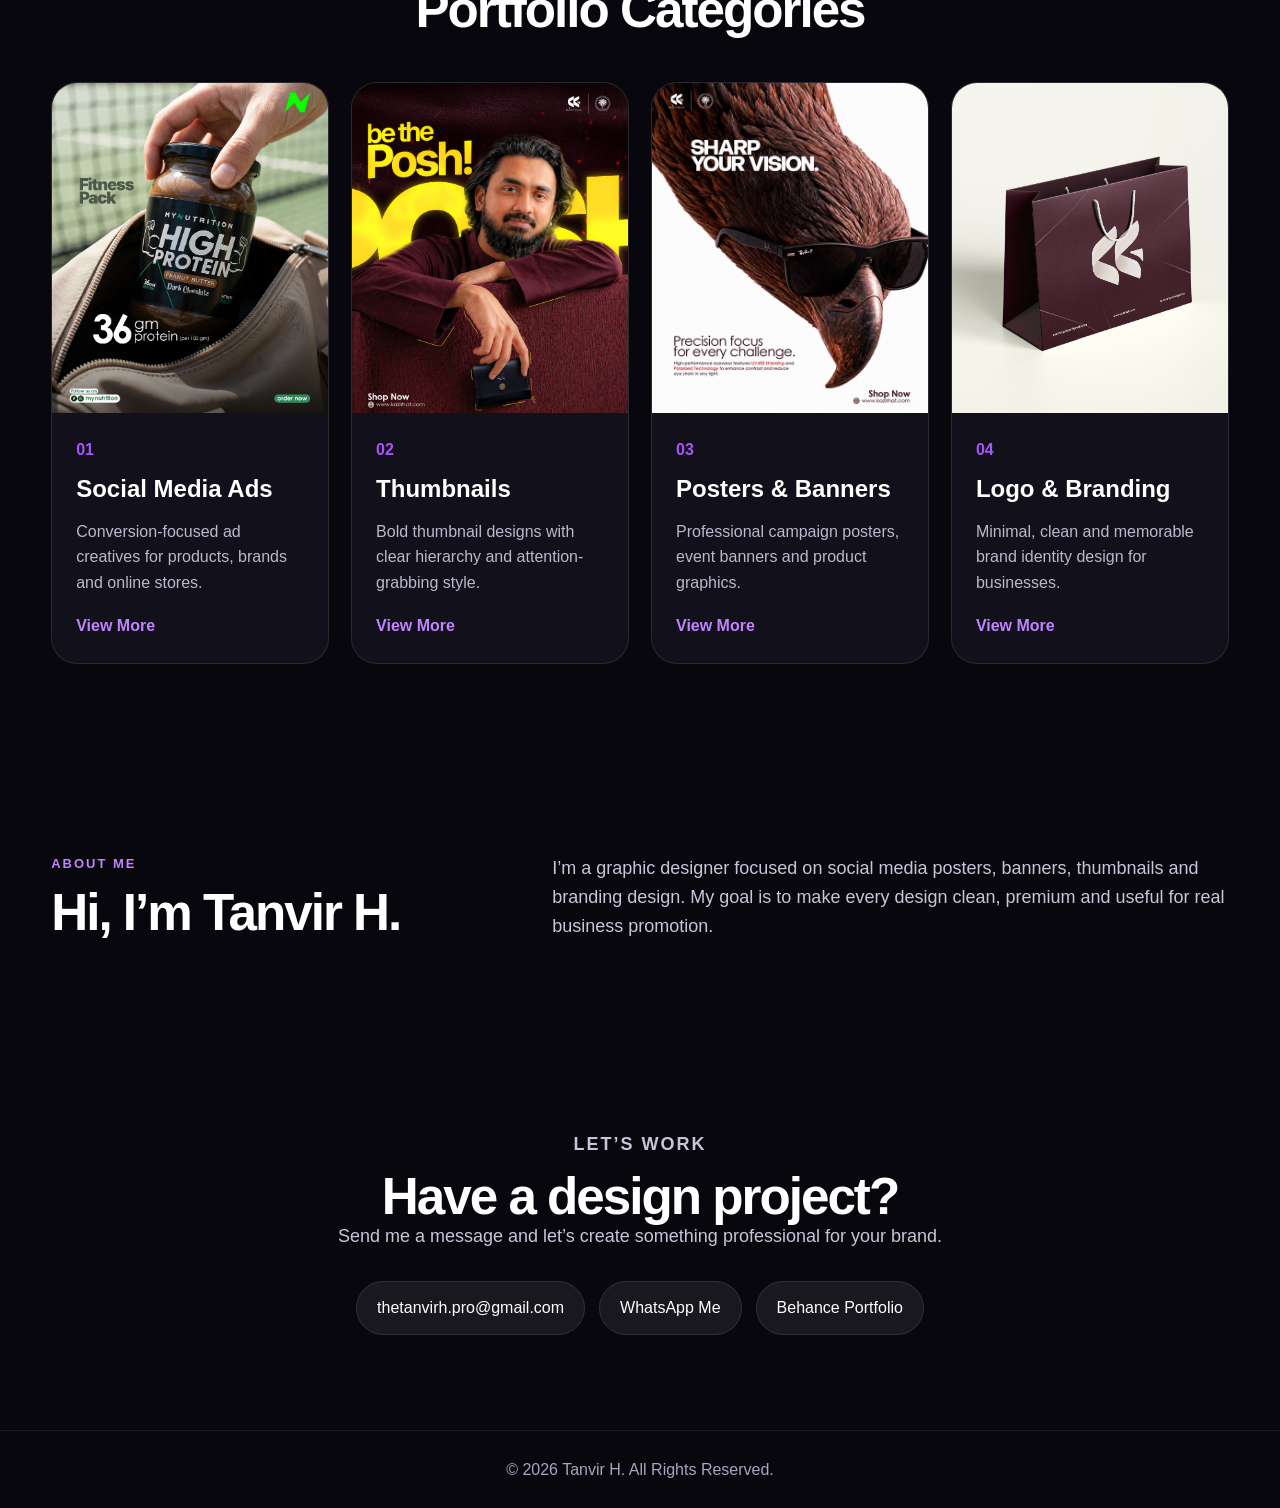
==== commit f31ce2c4: "Update index.html" ====
--- a/index.html
+++ b/index.html
@@ -69,7 +69,7 @@
 
       <div class="project-grid">
         <article class="project-card">
-          <img src="assets/projects/IMG_7320.jpeg" alt="Social media ads design" />
+          <img src="assets/projects/high protein ap26 copy.png" alt="Social media ads design" />
           <div class="project-content">
             <span>01</span>
             <h3>Social Media Ads</h3>
@@ -89,7 +89,7 @@
         </article>
 
         <article class="project-card">
-          <img src="assets/projects/high protein ap26 copy.png" alt="Poster and banner design" />
+          <img src="assets/projects/IMG_7320.jpeg" alt="Poster and banner design" />
           <div class="project-content">
             <span>03</span>
             <h3>Posters & Banners</h3>
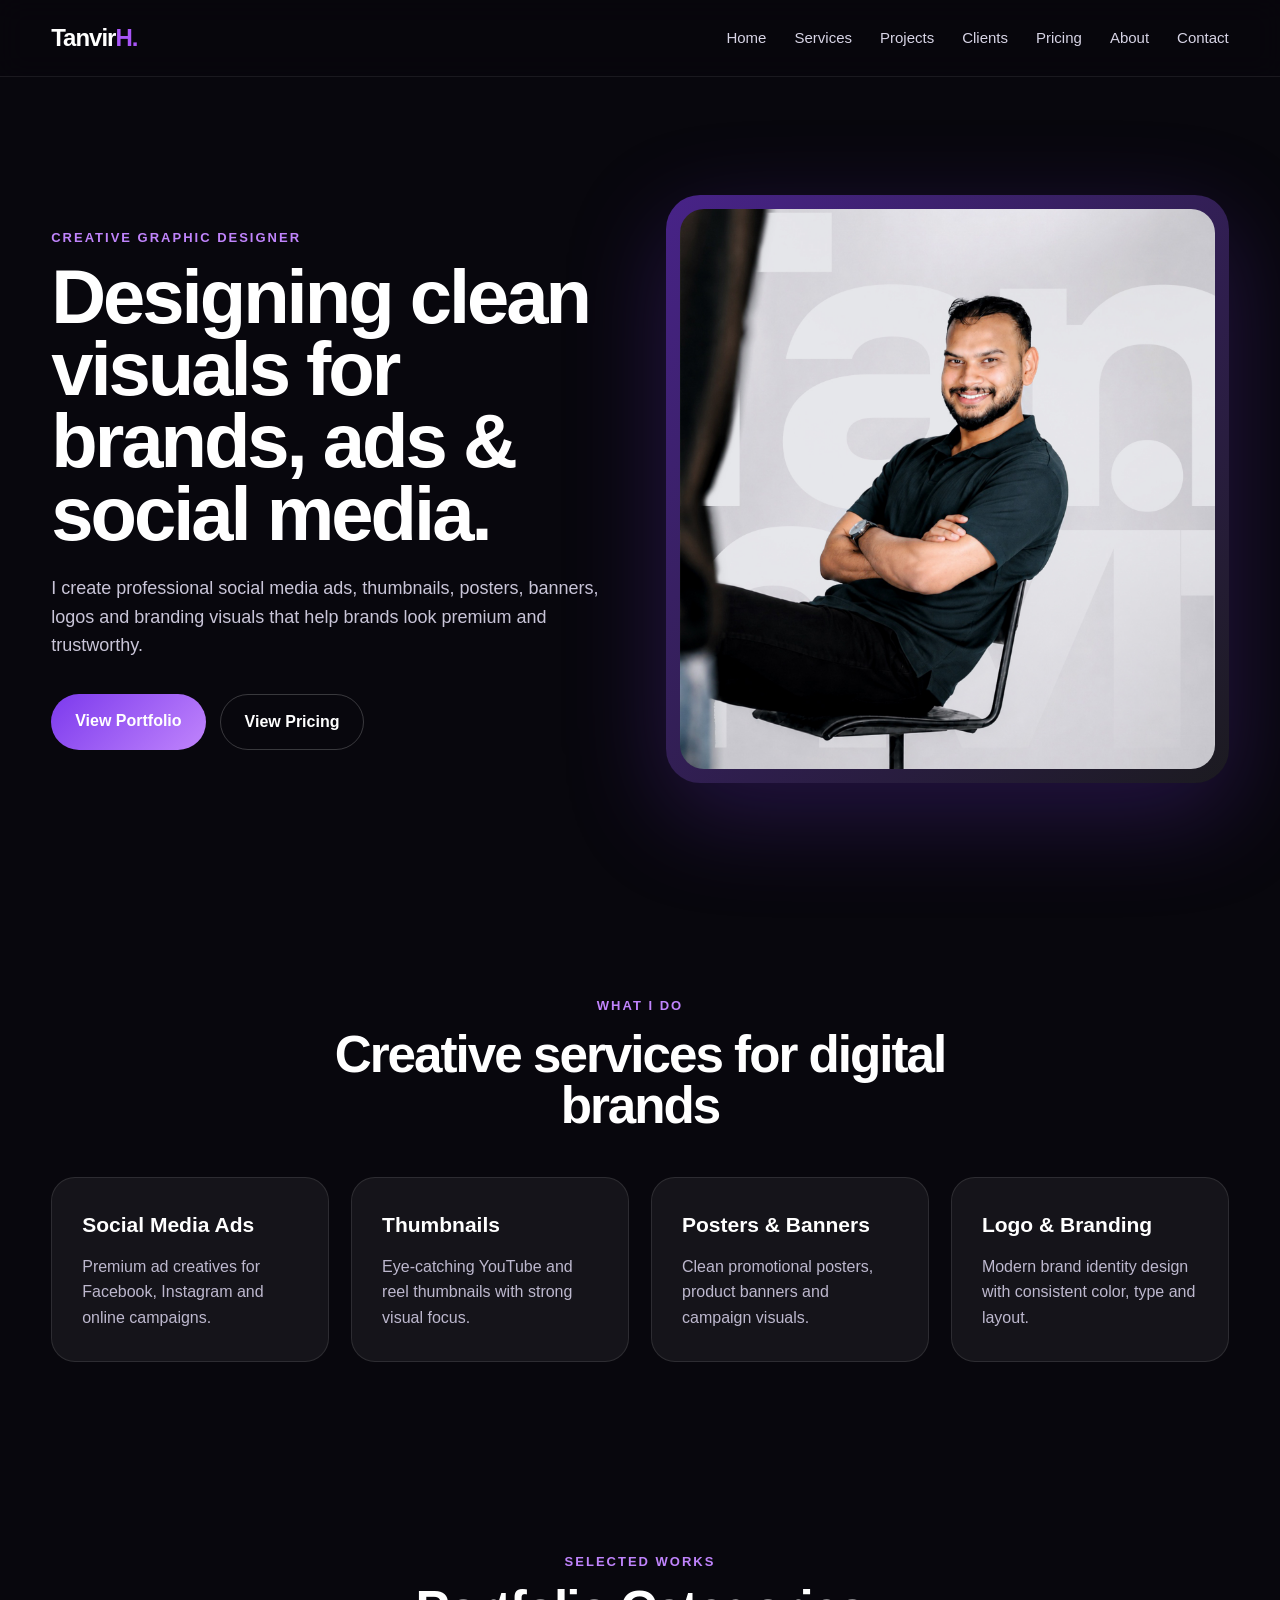
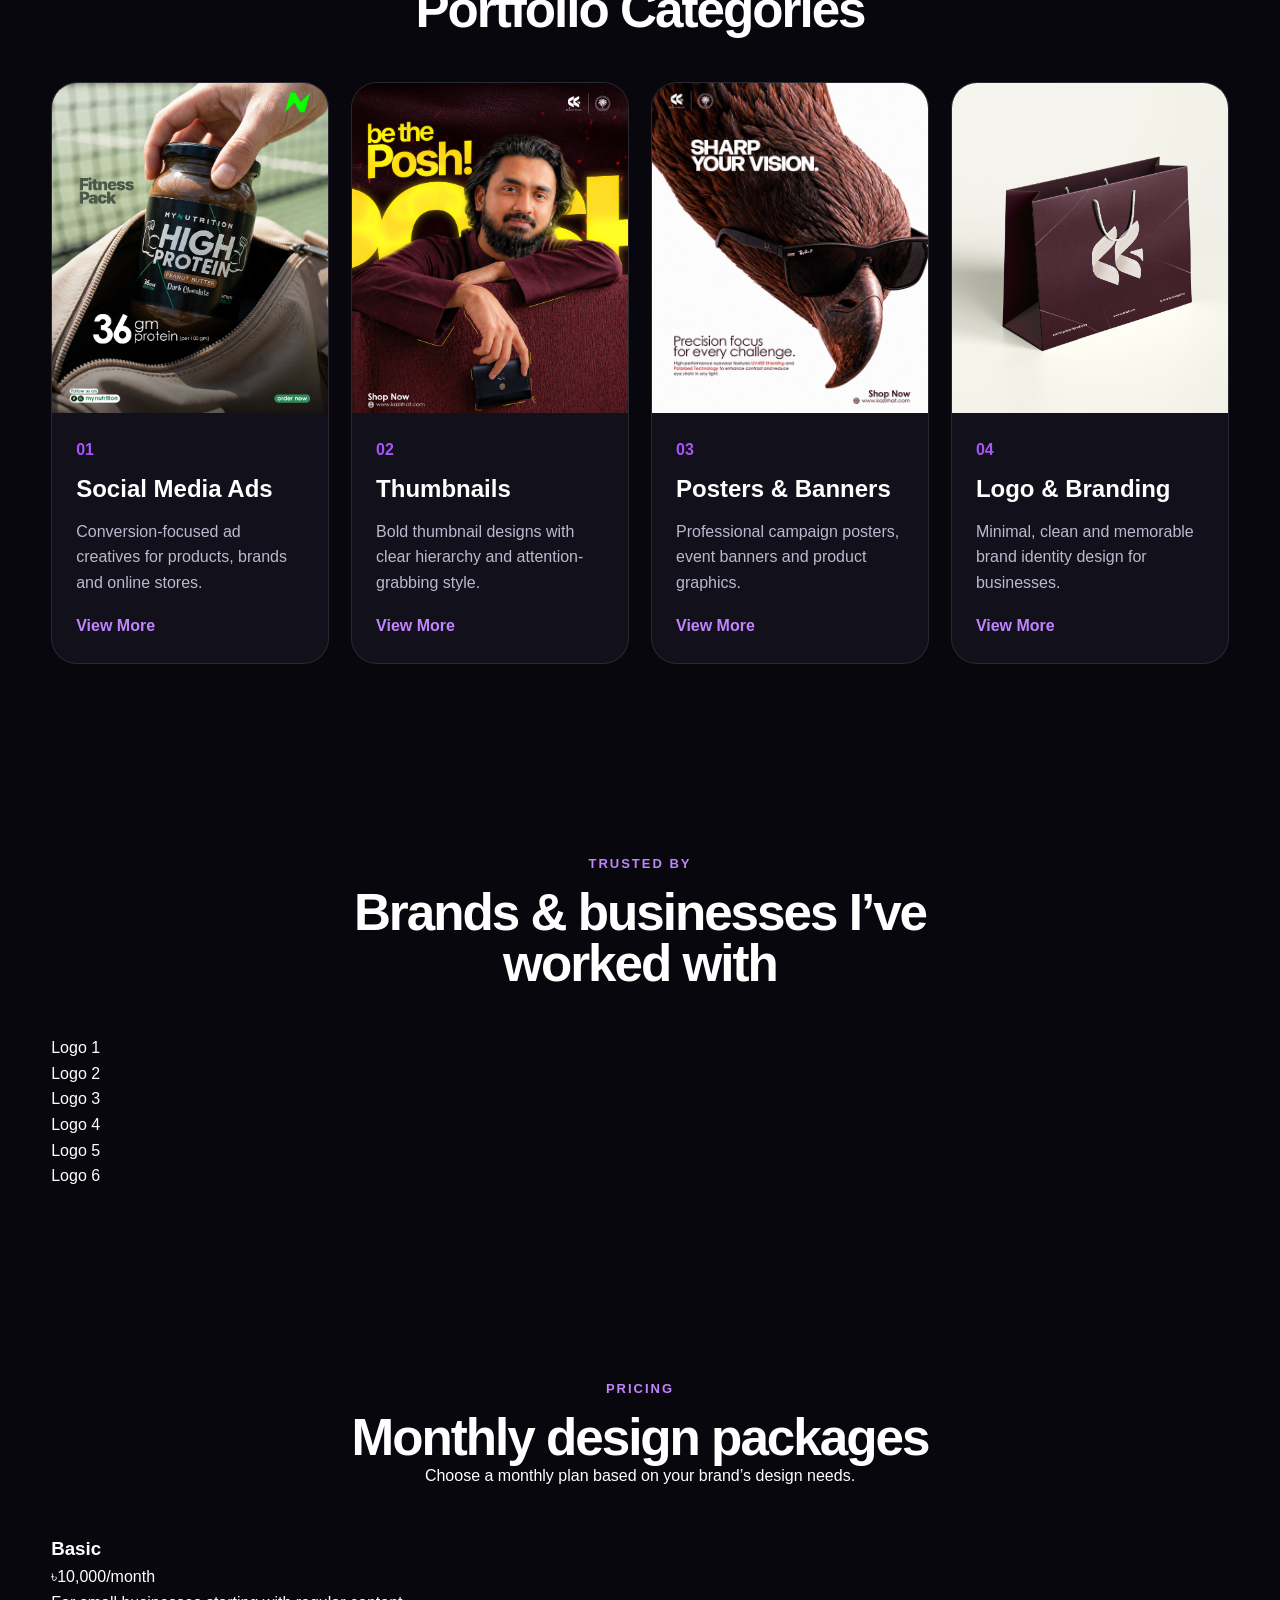
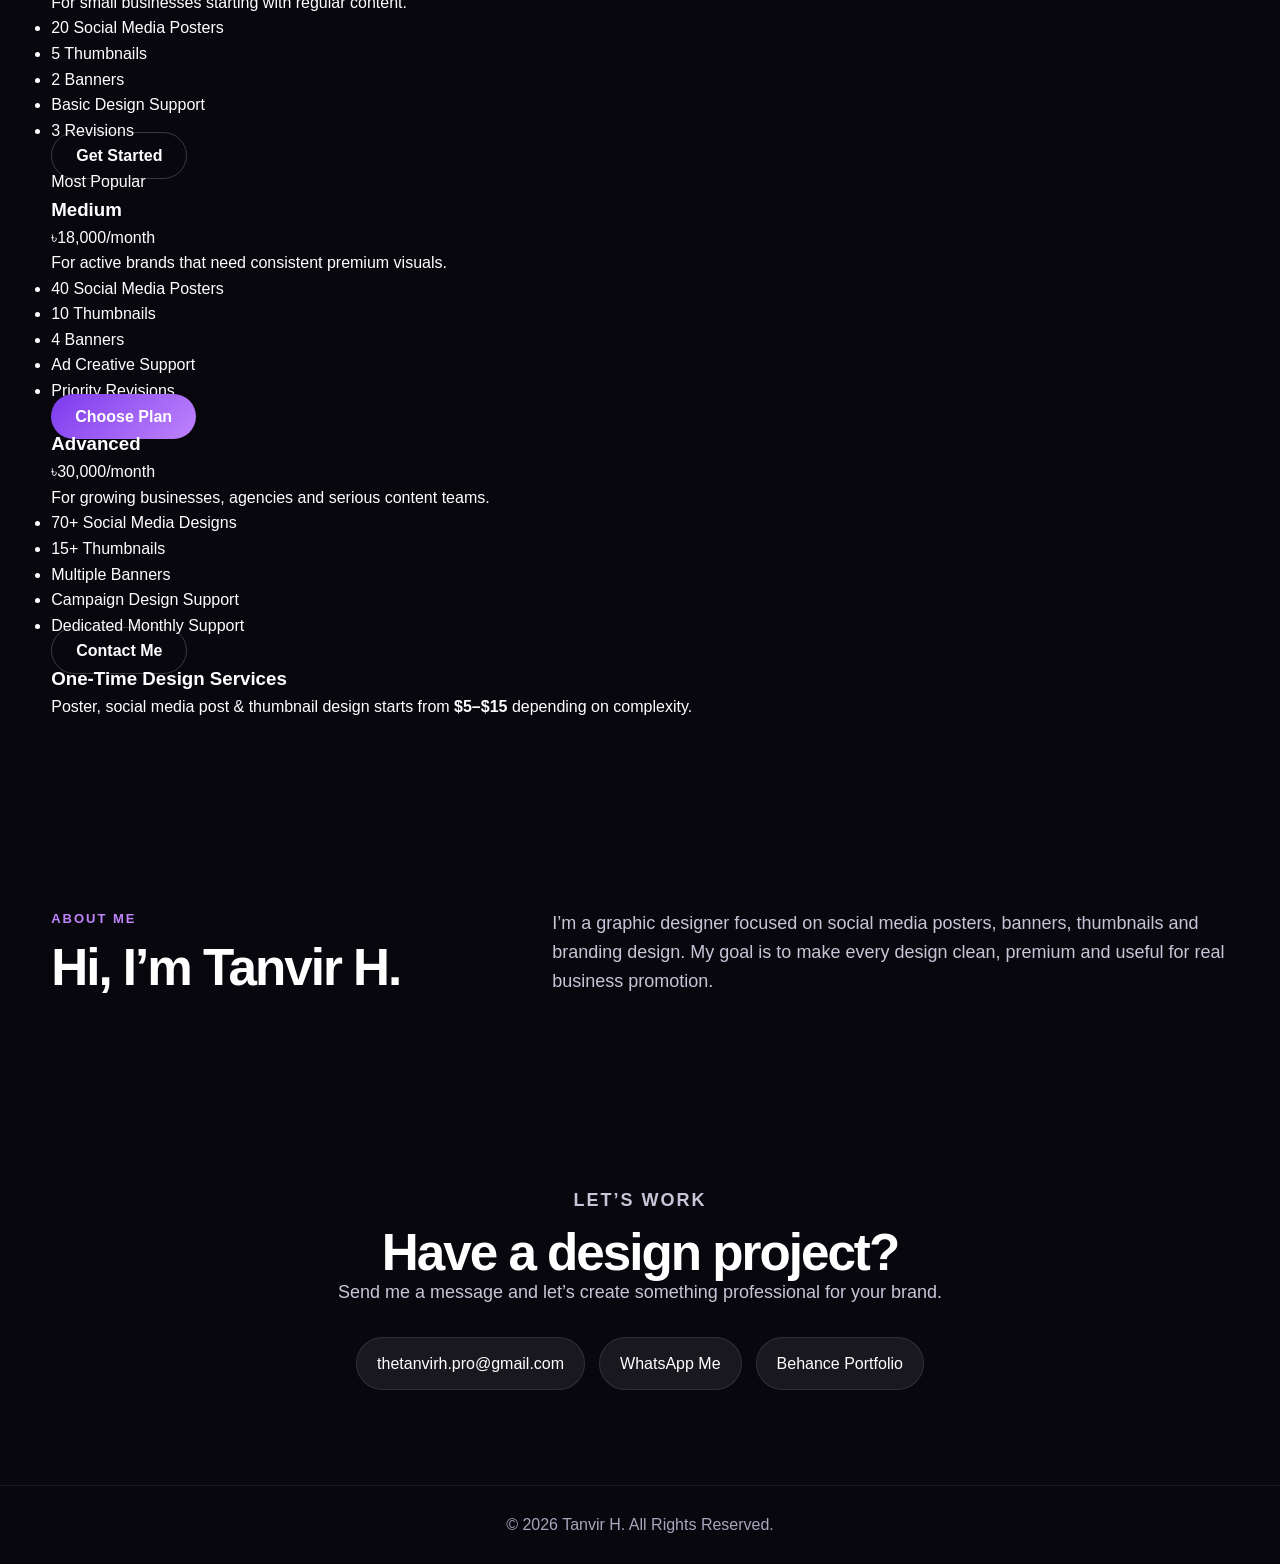
==== commit f2cea16c: "Update index.html" ====
--- a/index.html
+++ b/index.html
@@ -14,6 +14,8 @@
         <a href="#home">Home</a>
         <a href="#services">Services</a>
         <a href="#projects">Projects</a>
+        <a href="#clients">Clients</a>
+        <a href="#pricing">Pricing</a>
         <a href="#about">About</a>
         <a href="#contact">Contact</a>
       </div>
@@ -28,7 +30,7 @@
         <p class="hero-text">I create professional social media ads, thumbnails, posters, banners, logos and branding visuals that help brands look premium and trustworthy.</p>
         <div class="hero-buttons">
           <a href="#projects" class="btn primary">View Portfolio</a>
-          <a href="#contact" class="btn secondary">Contact Me</a>
+          <a href="#pricing" class="btn secondary">View Pricing</a>
         </div>
       </div>
       <div class="hero-visual">
@@ -107,6 +109,80 @@
             <a href="logo-branding.html">View More</a>
           </div>
         </article>
+      </div>
+    </section>
+
+    <section id="clients" class="section clients-section">
+      <div class="section-heading">
+        <p class="eyebrow">Trusted By</p>
+        <h2>Brands & businesses I’ve worked with</h2>
+      </div>
+
+      <div class="client-logo-grid">
+        <div class="client-logo">Logo 1</div>
+        <div class="client-logo">Logo 2</div>
+        <div class="client-logo">Logo 3</div>
+        <div class="client-logo">Logo 4</div>
+        <div class="client-logo">Logo 5</div>
+        <div class="client-logo">Logo 6</div>
+      </div>
+    </section>
+
+    <section id="pricing" class="section pricing-section">
+      <div class="section-heading">
+        <p class="eyebrow">Pricing</p>
+        <h2>Monthly design packages</h2>
+        <p>Choose a monthly plan based on your brand’s design needs.</p>
+      </div>
+
+      <div class="pricing-grid">
+        <div class="pricing-card">
+          <h3>Basic</h3>
+          <p class="price">৳10,000<span>/month</span></p>
+          <p class="pricing-text">For small businesses starting with regular content.</p>
+          <ul>
+            <li>20 Social Media Posters</li>
+            <li>5 Thumbnails</li>
+            <li>2 Banners</li>
+            <li>Basic Design Support</li>
+            <li>3 Revisions</li>
+          </ul>
+          <a href="#contact" class="btn secondary">Get Started</a>
+        </div>
+
+        <div class="pricing-card featured">
+          <p class="badge">Most Popular</p>
+          <h3>Medium</h3>
+          <p class="price">৳18,000<span>/month</span></p>
+          <p class="pricing-text">For active brands that need consistent premium visuals.</p>
+          <ul>
+            <li>40 Social Media Posters</li>
+            <li>10 Thumbnails</li>
+            <li>4 Banners</li>
+            <li>Ad Creative Support</li>
+            <li>Priority Revisions</li>
+          </ul>
+          <a href="#contact" class="btn primary">Choose Plan</a>
+        </div>
+
+        <div class="pricing-card">
+          <h3>Advanced</h3>
+          <p class="price">৳30,000<span>/month</span></p>
+          <p class="pricing-text">For growing businesses, agencies and serious content teams.</p>
+          <ul>
+            <li>70+ Social Media Designs</li>
+            <li>15+ Thumbnails</li>
+            <li>Multiple Banners</li>
+            <li>Campaign Design Support</li>
+            <li>Dedicated Monthly Support</li>
+          </ul>
+          <a href="#contact" class="btn secondary">Contact Me</a>
+        </div>
+      </div>
+
+      <div class="single-price">
+        <h3>One-Time Design Services</h3>
+        <p>Poster, social media post & thumbnail design starts from <strong>$5–$15</strong> depending on complexity.</p>
       </div>
     </section>
 
@@ -124,9 +200,7 @@
       <p>Send me a message and let’s create something professional for your brand.</p>
       <div class="contact-box">
         <a href="mailto:thetanvirh.pro@gmail.com">thetanvirh.pro@gmail.com</a>
-        <a href="https://wa.me/8801766286451?text=Hello%20Tanvir,%20I%20want%20to%20discuss%20a%20design%20project." target="_blank">
-    WhatsApp Me
-</a>
+        <a href="https://wa.me/8801766286451?text=Hello%20Tanvir,%20I%20want%20to%20discuss%20a%20design%20project." target="_blank">WhatsApp Me</a>
         <a href="https://www.behance.net/ttanvirnd_" target="_blank">Behance Portfolio</a>
       </div>
     </section>
@@ -136,4 +210,4 @@
     <p>© 2026 Tanvir H. All Rights Reserved.</p>
   </footer>
 </body>
-</html>
+</html>
